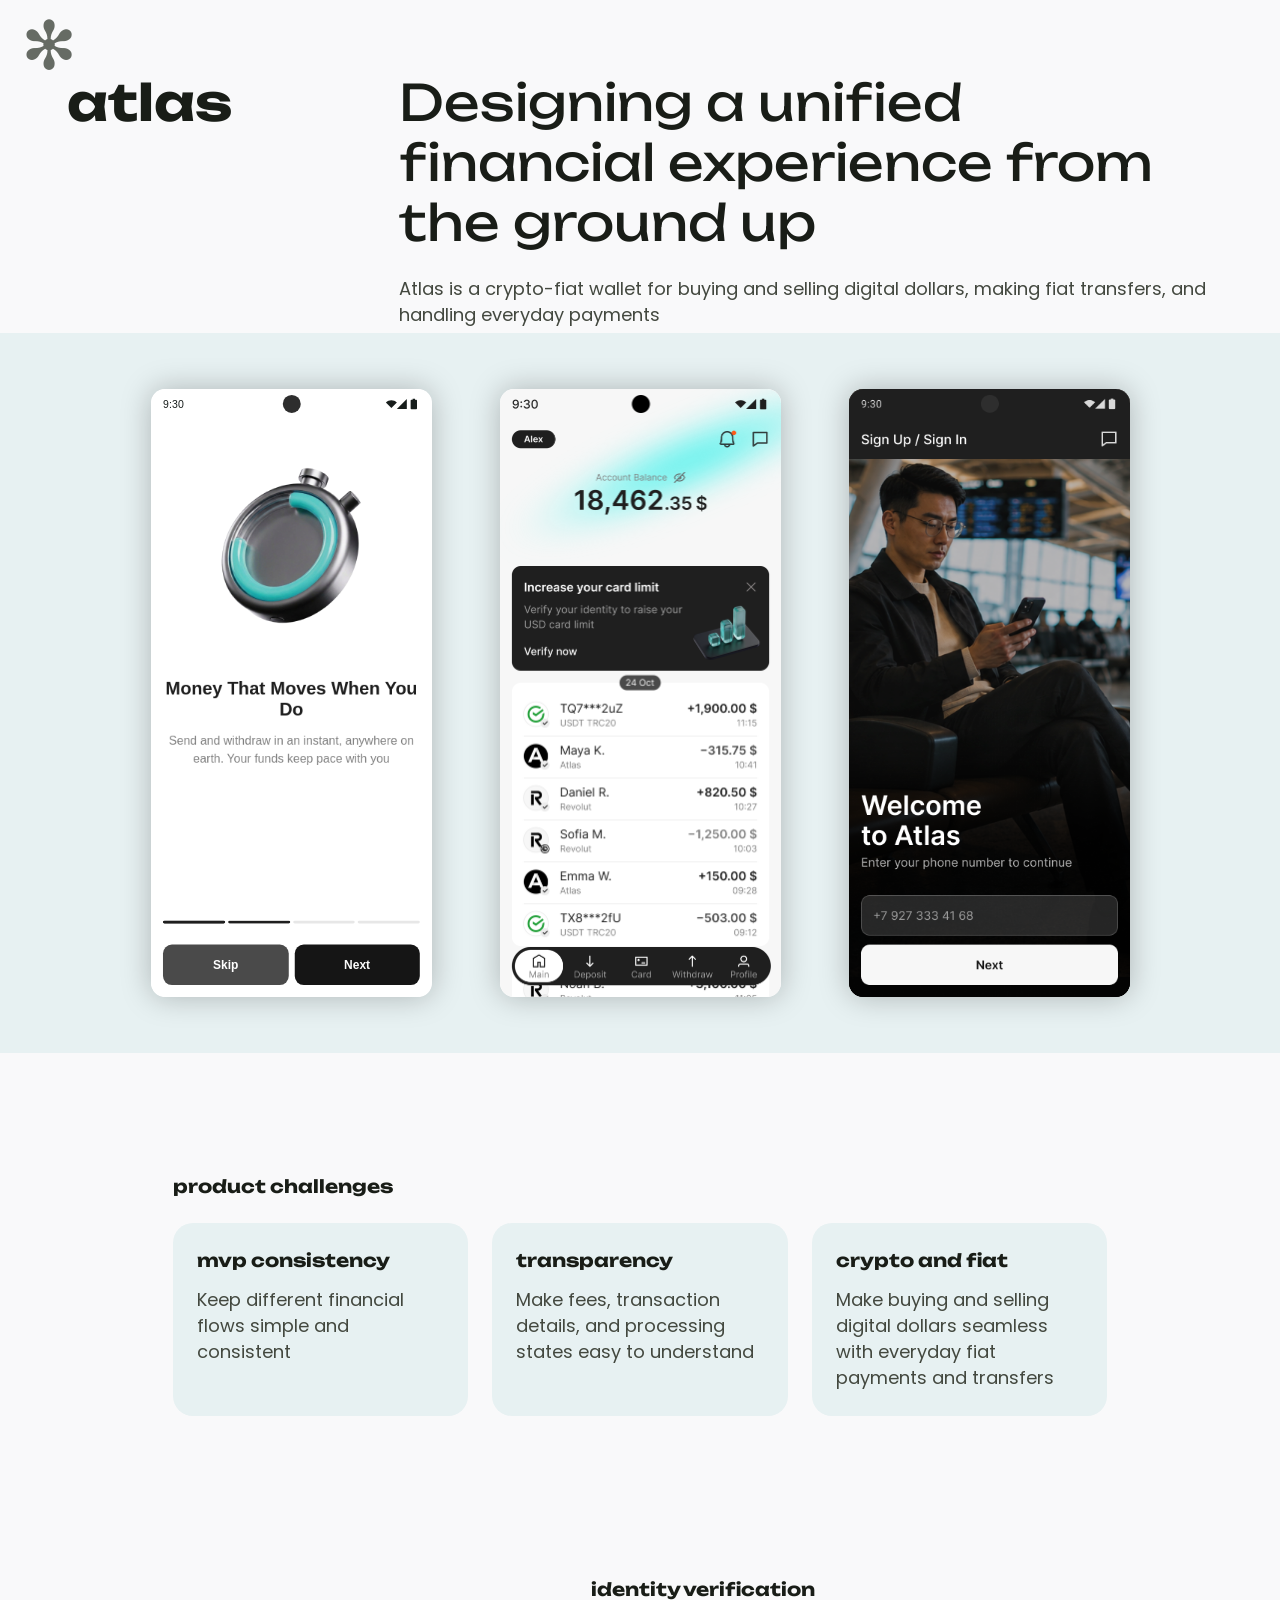
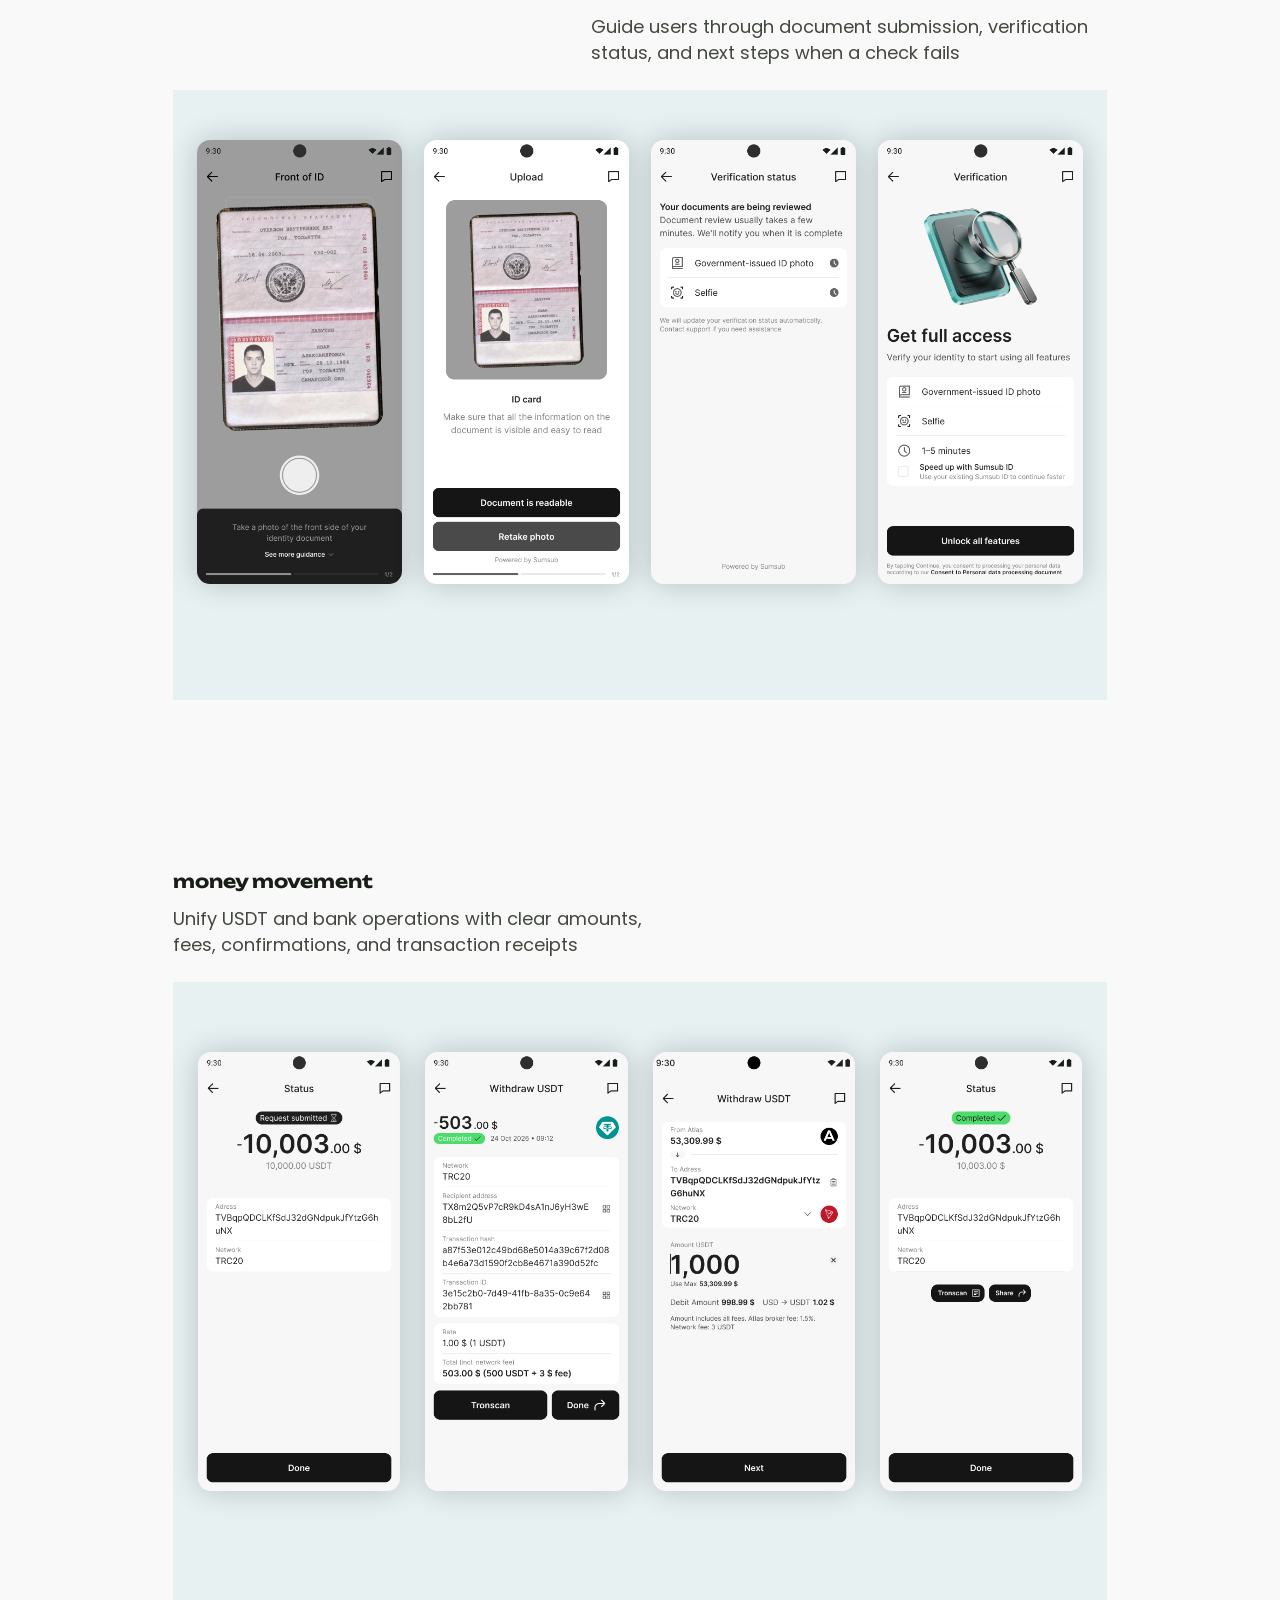
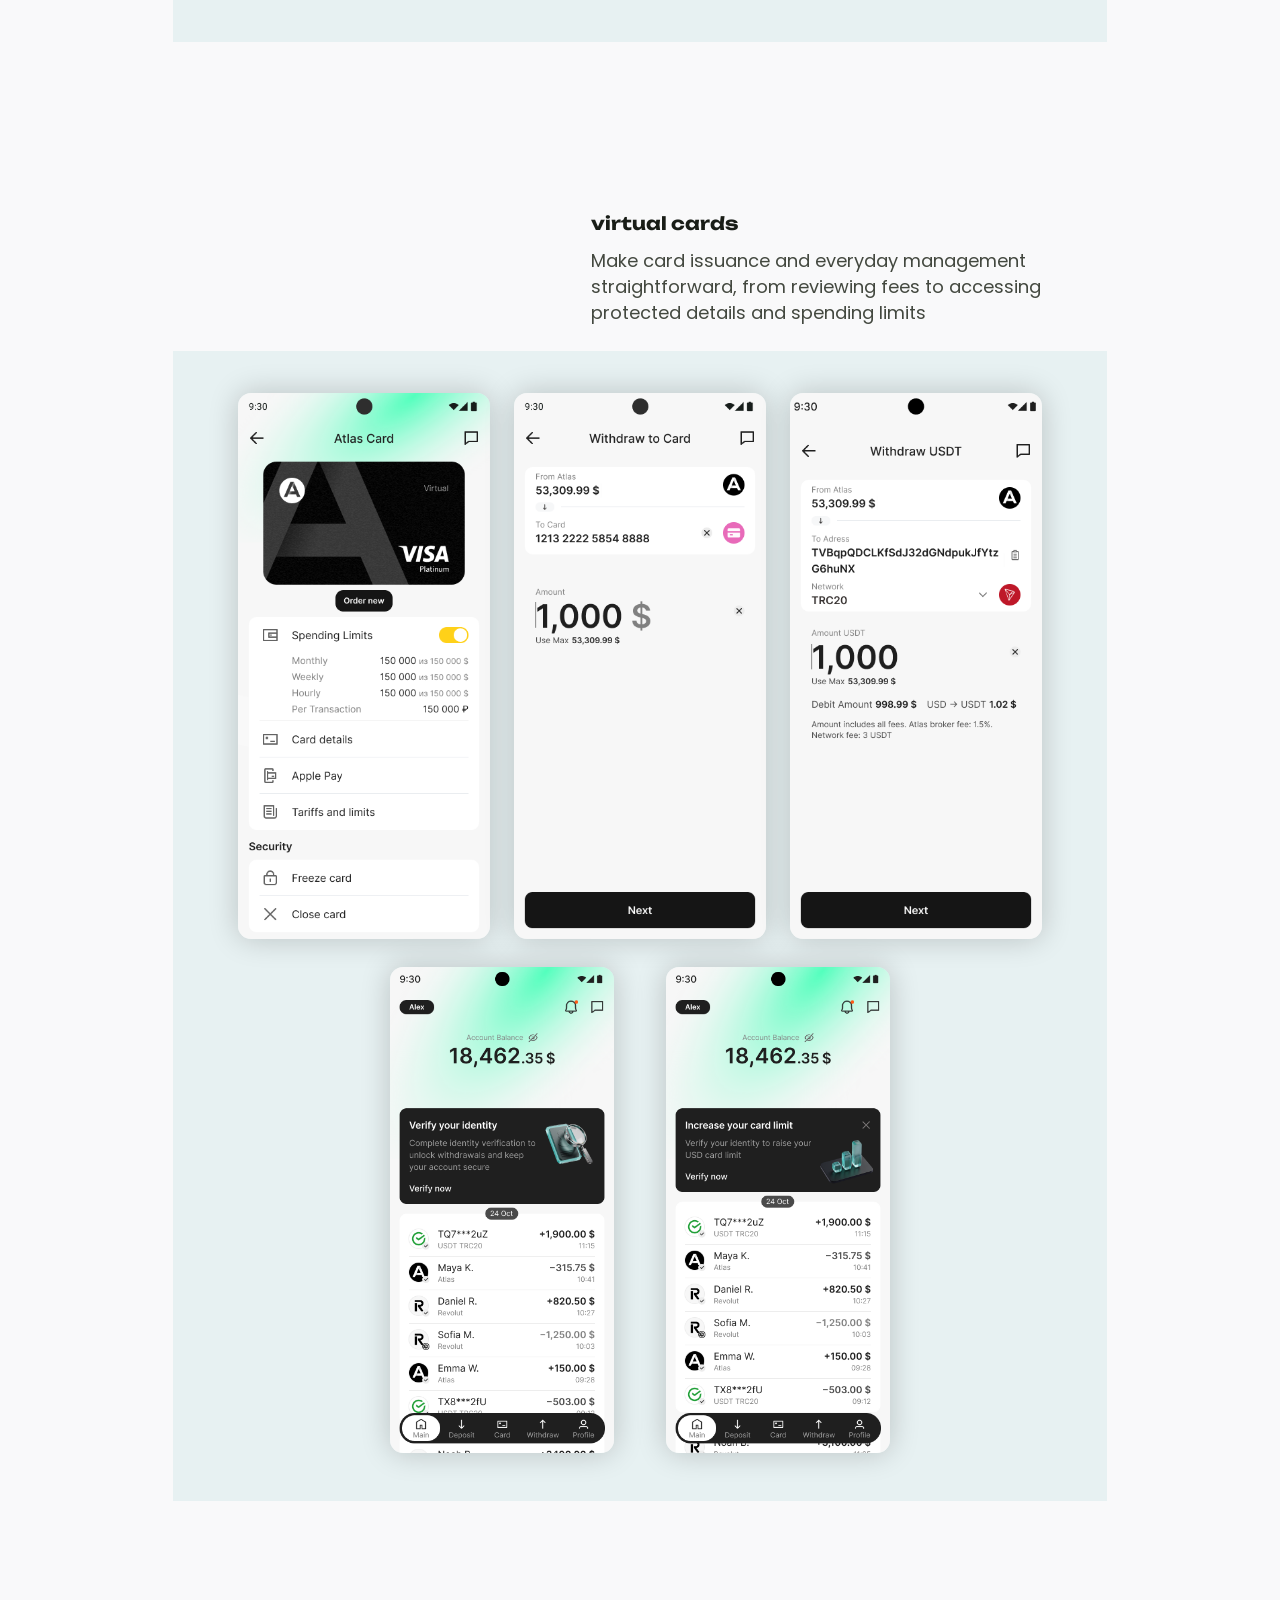
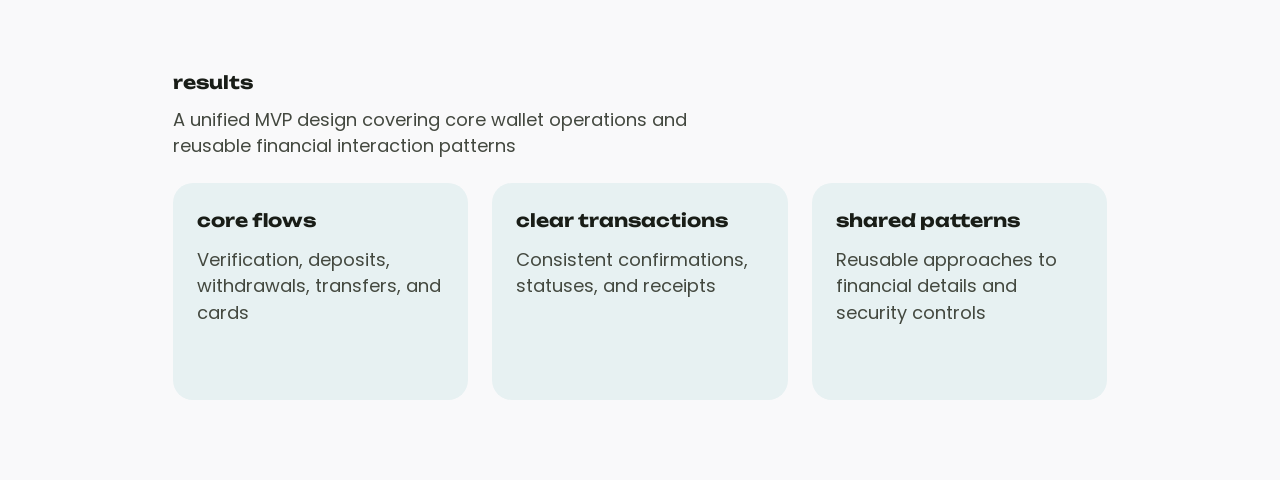
==== cases/atlas/index.html @ 3b05e250 "feat: publish Atlas App case with live motion demos and Figma screen assets" ====
<!doctype html>
<html lang="en">
<head>
  <meta charset="utf-8">
  <meta name="viewport" content="width=device-width,initial-scale=1,viewport-fit=cover">
  <meta name="theme-color" content="#f9f9fa">
  <meta name="description" content="Atlas — a unified crypto-fiat wallet experience. Product design case study.">
  <title>atlas app</title>
  <link rel="preconnect" href="https://fonts.googleapis.com">
  <link rel="preconnect" href="https://fonts.gstatic.com" crossorigin>
  <link href="https://fonts.googleapis.com/css2?family=Poppins:wght@400&family=Unbounded:wght@400;600;700&display=swap" rel="stylesheet">
  <link rel="stylesheet" href="../../shared/tokens.css">
  <link rel="stylesheet" href="../../shared/typography.css">
  <link rel="stylesheet" href="../../shared/layout.css">
  <link rel="stylesheet" href="../../shared/components.css">
  <link rel="stylesheet" href="./styles.css">
</head>
<body>
<div class="page-shell" id="top">
  <header class="site-header" id="site-header" aria-label="Portfolio navigation">
    <a id="portfolio-home-link" class="home-symbol" href="/" aria-label="Back to portfolio" title="Back to portfolio">✻</a>
  </header>
  <main class="wrap">
    <section id="case-intro" class="atlas-intro" data-figma-node="4377:28866" aria-labelledby="case-title">
      <h1 id="case-title">atlas</h1>
      <div class="atlas-intro-copy" id="intro-copy">
        <p class="portfolio-lead" id="intro-lead">Designing a unified financial experience from the ground up</p>
        <p class="portfolio-body">Atlas is a crypto-fiat wallet for buying and selling digital dollars, making fiat transfers, and handling everyday payments</p>
      </div>
    </section>
    <section id="hero-showcase" class="media-frame atlas-hero full-bleed" data-figma-node="4377:28871" aria-label="Atlas animated product experiences">
      <div class="atlas-hero-stage" id="hero-artboard">
        <div id="atlas-hero-onboarding" class="atlas-hero-tile">
          <iframe title="Atlas onboarding — live motion prototype" src="../../experiments/atlas-onboarding/?embed=1" loading="eager"></iframe>
        </div>
        <div id="atlas-hero-glow" class="atlas-hero-tile">
          <iframe title="Atlas animated gradient — live motion prototype" src="../../experiments/atlas-gradient/glow.html?embed=1" loading="eager"></iframe>
        </div>
        <div id="atlas-hero-photo" class="atlas-hero-tile">
          <iframe title="Atlas photo transitions — live motion prototype" src="../../experiments/atlas-photo-crossfade/?embed=1" loading="eager"></iframe>
        </div>
      </div>
    </section>
    <section id="product-challenges" class="atlas-challenges" data-figma-node="4377:28931" aria-labelledby="challenges-title">
      <div class="atlas-narrow">
        <h2 class="portfolio-section-title" id="challenges-title">product challenges</h2>
        <div class="portfolio-card-grid" id="challenges-grid">
          <article class="portfolio-info-card" id="challenge-consistency"><h3>mvp consistency</h3><p>Keep different financial flows simple and consistent</p></article>
          <article class="portfolio-info-card" id="challenge-transparency"><h3>transparency</h3><p>Make fees, transaction details, and processing states easy to understand</p></article>
          <article class="portfolio-info-card" id="challenge-crypto-fiat"><h3>crypto and fiat</h3><p>Make buying and selling digital dollars seamless with everyday fiat payments and transfers</p></article>
        </div>
      </div>
    </section>
    <section id="identity-verification" class="atlas-feature atlas-identity" data-figma-node="4377:28946" aria-labelledby="identity-title">
      <div class="atlas-narrow">
        <div class="atlas-feature-copy atlas-feature-copy--right" id="identity-copy">
          <h2 id="identity-title" class="portfolio-section-title">identity verification</h2>
          <p class="portfolio-body">Guide users through document submission, verification status, and next steps when a check fails</p>
        </div>
        <div id="identity-media" class="media-frame atlas-panel atlas-panel--kyc">
          <div class="atlas-screen-row">
            <img id="kyc-capture" src="./assets/kyc-capture.png" alt="Atlas identity document capture" width="375" height="812" loading="lazy" decoding="async">
            <img id="kyc-review" src="./assets/kyc-review.png" alt="Review identity document photo" width="375" height="812" loading="lazy" decoding="async">
            <img id="kyc-pending" src="./assets/kyc-pending.png" alt="Identity verification under review" width="375" height="812" loading="lazy" decoding="async">
            <img id="kyc-start" src="./assets/kyc-start.png" alt="Identity verification entry screen" width="375" height="812" loading="lazy" decoding="async">
          </div>
        </div>
      </div>
    </section>
    <section id="money-movement" class="atlas-feature atlas-money" data-figma-node="4377:29046" aria-labelledby="money-title">
      <div class="atlas-narrow">
        <div class="atlas-feature-copy atlas-feature-copy--left" id="money-copy">
          <h2 id="money-title" class="portfolio-section-title">money movement</h2>
          <p class="portfolio-body">Unify USDT and bank operations with clear amounts, fees, confirmations, and transaction receipts</p>
        </div>
        <div id="money-media" class="media-frame atlas-panel atlas-panel--money">
          <div class="atlas-screen-row">
            <img id="transfer-request" src="./assets/transfer-request.png" alt="Atlas USDT withdrawal request" width="375" height="812" loading="lazy" decoding="async">
            <img id="transfer-complete" src="./assets/transfer-complete.png" alt="Completed withdrawal details" width="375" height="812" loading="lazy" decoding="async">
            <img id="transfer-card" src="./assets/transfer-card.png" alt="Withdrawal method and card" width="375" height="812" loading="lazy" decoding="async">
            <img id="transfer-usdt" src="./assets/transfer-usdt.png" alt="USDT transaction amount and details" width="375" height="812" loading="lazy" decoding="async">
          </div>
        </div>
      </div>
    </section>
    <section id="virtual-cards" class="atlas-feature atlas-cards" data-figma-node="4377:31177" aria-labelledby="cards-title">
      <div class="atlas-narrow">
        <div class="atlas-feature-copy atlas-feature-copy--right" id="cards-copy">
          <h2 id="cards-title" class="portfolio-section-title">virtual cards</h2>
          <p class="portfolio-body">Make card issuance and everyday management straightforward, from reviewing fees to accessing protected details and spending limits</p>
        </div>
        <div id="cards-media" class="media-frame atlas-panel atlas-panel--cards">
          <div class="atlas-card-showcase">
            <img id="card-issue" src="./assets/card-issue.png" alt="Virtual card issuance and limits" width="375" height="812" loading="lazy" decoding="async">
            <img id="card-view" src="./assets/card-view.png" alt="Card-related wallet flow" width="375" height="812" loading="lazy" decoding="async">
            <img id="card-context" src="./assets/transfer-card.png" alt="Card selection within money movement" width="375" height="812" loading="lazy" decoding="async">
            <img id="account-main" src="./assets/home-account.png" alt="Atlas main account and balance" width="375" height="812" loading="lazy" decoding="async">
            <img id="account-alt" src="./assets/home-account-alt.png" alt="Atlas account overview and activity" width="375" height="812" loading="lazy" decoding="async">
          </div>
        </div>
      </div>
    </section>
    <section id="results" class="atlas-results" data-figma-node="4377:31443" aria-labelledby="results-title">
      <div class="atlas-narrow">
        <div class="atlas-feature-copy atlas-feature-copy--left" id="results-copy">
          <h2 id="results-title" class="portfolio-section-title">results</h2>
          <p class="portfolio-body">A unified MVP design covering core wallet operations and reusable financial interaction patterns</p>
        </div>
        <div class="portfolio-card-grid" id="results-grid">
          <article class="portfolio-info-card" id="result-flows"><h3>core flows</h3><p>Verification, deposits, withdrawals, transfers, and cards</p></article>
          <article class="portfolio-info-card" id="result-transactions"><h3>clear transactions</h3><p>Consistent confirmations, statuses, and receipts</p></article>
          <article class="portfolio-info-card" id="result-patterns"><h3>shared patterns</h3><p>Reusable approaches to financial details and security controls</p></article>
        </div>
      </div>
    </section>
  </main>
</div>
<script src="../../portfolio-home-spin.js" defer></script>
<script src="../../text-reveal.js" defer></script>
<script src="../../image-reveal.js" defer></script>
<script src="../../debug-blocks.js" defer></script>
</body>
</html>
---- shared/tokens.css ----
/* Shared portfolio design tokens. Extracted from the approved Finam implementation. */
:root {
  --background: #15131a;
  --surface: #212228;
  --secondary: rgba(199,199,199,.75);
  --primary: #fff;
  --content: 1268px;
  --pad: clamp(22px,5.2vw,74px);
  --section-space: 152px;
  --font-body: 'Poppins', Arial, sans-serif;
  --font-heading: 'Unbounded', sans-serif;
  --type-display-size: 50px;
  --type-body-size: 18px;
  --type-section-size: 18px;
}
---- shared/typography.css ----
/* Shared type scale: Finam's approved type metrics, usable by all pages.
   Load Google Fonts Poppins 400 and Unbounded 400/600/700 in each page head. */
body {
  margin:0; background:var(--background); color:var(--primary);
  font-family:var(--font-body); font-weight:400; font-synthesis:none;
  text-rendering:optimizeLegibility;
}
h1,h2,h3,p{margin:0}
h1,h2,h3,.section-title,.info-card h3,.stat-card strong,
.portfolio-display,.portfolio-lead,.portfolio-section-title,.portfolio-info-card h3 {
  font-family:var(--font-heading);font-weight:700;font-style:normal;font-synthesis:none;
}
h1,.lead,.stat-card strong,.portfolio-display,.portfolio-lead {
  font-size:var(--type-display-size);line-height:1.2;letter-spacing:normal;
}
.lead,.portfolio-lead {
  font-family:var(--font-heading);font-weight:400;font-style:normal;
  font-synthesis:none;margin-bottom:26px;letter-spacing:normal;
}
.body-text,.feature-copy p,.results-intro p,.portfolio-body {
  font-size:var(--type-body-size);line-height:1.45;color:var(--secondary);
}
.section-title,.portfolio-section-title {
  font-size:var(--type-section-size);line-height:1.45;letter-spacing:normal;
  text-transform:lowercase;margin-bottom:13px;
}
@media(max-width:1100px) {
  .portfolio-display,.portfolio-lead {font-size:clamp(36px,4vw,50px)}
}
@media(max-width:767px) {
  .portfolio-display {font-size:34px}
  .portfolio-lead {font-size:clamp(28px,7vw,36px);line-height:1.22;margin-bottom:20px}
  .portfolio-body {font-size:16px;line-height:1.52}
  .portfolio-section-title {font-size:18px;line-height:1.45;margin-bottom:12px}
}
@media(max-width:375px) {.portfolio-lead {font-size:28px}}
---- shared/layout.css ----
/* Shared layout primitives. Current Finam rules retain the same selectors. */
*{box-sizing:border-box}
html{scroll-behavior:smooth}
a{color:inherit;text-decoration:none}
img{display:block;max-width:100%}
.page-shell,.portfolio-page-shell{overflow-x:clip}
.wrap,.portfolio-container{
  max-width:calc(var(--content) + var(--pad)*2);width:100%;
  padding-inline:var(--pad);margin-inline:auto;
}
.media-frame,.portfolio-media-frame{
  position:relative;overflow:hidden;background:var(--surface);
  border-radius:0;isolation:isolate;
}
.full-bleed,.portfolio-full-bleed{
  position:relative;width:100vw;max-width:none;left:50%;transform:translateX(-50%);
}
@media(prefers-reduced-motion:reduce){html{scroll-behavior:auto}}
---- shared/components.css ----
/* INFO-CARD-INSIGHTS: shared implementation of the approved Finam cards.
   New cases may use .portfolio-card-grid / .portfolio-info-card. */
.insight-grid,.portfolio-card-grid{
  display:grid;grid-template-columns:repeat(3,minmax(0,1fr));gap:24px;
}
.info-card,.portfolio-info-card{
  border-radius:20px;background:var(--surface);padding:24px;min-height:220px;
}
.info-card h3,.portfolio-info-card h3{
  font-size:18px;line-height:1.45;letter-spacing:normal;
  text-transform:lowercase;margin-bottom:13px;font-weight:700;
}
.info-card p,.portfolio-info-card p{
  font-size:18px;line-height:1.45;color:var(--secondary);
}
@media(max-width:1100px) {
  .portfolio-info-card p,.portfolio-info-card h3 {font-size:16px}
}
@media(max-width:767px) {
  .portfolio-card-grid{display:flex;flex-direction:column;gap:4.375vw}
  .portfolio-info-card{min-height:0;padding:var(--pad);border-radius:16px}
  .portfolio-info-card h3{font-size:5vw;line-height:7.5vw;padding-bottom:4.0625vw;margin-bottom:0}
  .portfolio-info-card p{font-size:5vw;line-height:7.5vw}
}
---- cases/atlas/styles.css ----
/* Atlas case: Finam grid and typography, Atlas board-specific composition and colors.
   Design: Cases — Copy / Atlas App — Desktop 1440 / 4377:28865. */
:root {
  --background:#f9f9fa;
  --primary:#191d17;
  --secondary:#43483f;
  --surface:#e7f1f2;
  --atlas-ink:#191d17;
  --atlas-muted:#43483f;
  --atlas-surface:#e7f1f2;
}
body {background:var(--background);color:var(--atlas-ink)}
.site-header {position:fixed;z-index:60;inset:0 auto auto 0;width:0;height:0;pointer-events:none}
.home-symbol {
  position:fixed;top:15px;left:max(18px,calc((100vw - 1440px)/2 + 20px));
  display:flex;align-items:center;justify-content:center;width:62px;height:60px;
  font:400 67px/1 var(--font-body);color:#666b64;pointer-events:auto;
  text-decoration:none;transform-origin:center;
}
.home-symbol:hover {animation:atlas-star-spin 10s linear infinite}
@keyframes atlas-star-spin {to{transform:rotate(360deg)}}
.home-symbol:focus-visible {outline:2px solid var(--atlas-ink);outline-offset:5px;border-radius:6px}
.atlas-intro {
  display:grid;grid-template-columns:minmax(0,307px) minmax(0,1fr);column-gap:25px;
  padding-top:72px;min-height:333px;align-content:start;
}
.atlas-intro h1 {font:700 50px/60px var(--font-heading);letter-spacing:0;text-transform:lowercase}
.atlas-intro-copy {min-width:0}
.atlas-intro .portfolio-lead {font:400 50px/60px var(--font-heading);margin-bottom:24px;color:var(--atlas-ink)}
.atlas-intro .portfolio-body {font:400 18px/1.45 var(--font-body);color:var(--atlas-muted)}
.atlas-hero {height:720px;background:var(--atlas-surface);display:flex;align-items:center;justify-content:center}
.atlas-hero-stage {width:min(979px,calc(100% - 2 * var(--pad)));display:grid;grid-template-columns:repeat(3,minmax(0,1fr));gap:68px;align-items:center}
.atlas-hero-tile {
  width:100%;aspect-ratio:375/812;min-width:0;position:relative;overflow:hidden;border-radius:14px;
  box-shadow:0 0 30px rgba(0,0,0,.25);background:#fff;
}
.atlas-hero-tile iframe {position:absolute;inset:0;width:100%;height:100%;display:block;border:0;border-radius:inherit}
.atlas-narrow {width:calc(100% - 212px);max-width:1056px;margin-inline:auto}
.portfolio-section-title {color:var(--atlas-ink);font-size:18px;line-height:26.1px;margin-bottom:12px;padding:0;text-transform:lowercase}
.atlas-challenges {padding:120px 0 64px}
.atlas-challenges .portfolio-section-title {margin-bottom:24px}
.atlas-challenges .portfolio-info-card {min-height:168px}
.atlas-challenges .portfolio-card-grid,.atlas-results .portfolio-card-grid {gap:24px}
.portfolio-info-card {background:var(--atlas-surface);border-radius:20px;padding:24px}
.portfolio-info-card h3 {color:var(--atlas-ink);font:700 18px/26.1px var(--font-heading);padding:0;margin:0 0 14px}
.portfolio-info-card p {color:var(--atlas-muted);font:400 18px/26.1px var(--font-body)}
.atlas-feature-copy {width:min(516px,100%);margin-bottom:24px}
.atlas-feature-copy--right {margin-left:auto}
.atlas-feature-copy--left {margin-right:auto}
.atlas-feature-copy .portfolio-body {font:400 18px/26.1px var(--font-body);color:var(--atlas-muted)}
.atlas-feature {margin:0}
.atlas-identity {padding:96px 0 48px}
.atlas-money {padding:120px 0 48px}
.atlas-cards {padding:120px 0 48px}
.atlas-panel {width:100%;background:var(--atlas-surface);border-radius:0;isolation:isolate}
.atlas-panel--kyc {min-height:610px}
.atlas-panel--money {min-height:660px}
.atlas-screen-row {display:grid;grid-template-columns:repeat(4,minmax(0,1fr));gap:22px;align-items:start;padding:50px 24px}
.atlas-panel--money .atlas-screen-row {padding:70px 25px;gap:25px}
.atlas-screen-row img,.atlas-card-showcase img {
  display:block;width:100%;max-width:100%;height:auto;aspect-ratio:375/812;
  object-fit:contain;border-radius:13px;box-shadow:0 0 30px rgba(0,0,0,.2);
}
.atlas-panel--cards {min-height:1110px}
.atlas-card-showcase {
  display:grid;grid-template-columns:repeat(6,minmax(0,1fr));
  align-items:start;column-gap:24px;row-gap:28px;padding:42px 65px 48px;
}
.atlas-card-showcase img {grid-column:span 2}
.atlas-card-showcase img:nth-child(4) {grid-column:2 / span 2}
.atlas-card-showcase img:nth-child(5) {grid-column:4 / span 2}
.atlas-card-showcase img:nth-child(n+4) {width:89%;justify-self:center}
.atlas-results {padding:120px 0 80px}
.atlas-results .atlas-feature-copy {margin-bottom:24px}
.atlas-results .portfolio-info-card {min-height:217px}
@media(min-width:1101px) {
  .atlas-card-showcase img {max-width:255px}
}
@media(max-width:1100px) {
  :root {--pad:40px}
  .atlas-intro {grid-template-columns:240px minmax(0,1fr)}
  .atlas-intro h1,.atlas-intro .portfolio-lead {font-size:clamp(36px,4vw,50px);line-height:1.2}
  .atlas-narrow {width:100%;max-width:none}
  .atlas-hero {height:min(75vw,720px)}
  .atlas-hero-stage {gap:clamp(16px,4.7vw,68px)}
  .atlas-screen-row {gap:2.1%;padding:5% 2.3%}
  .atlas-panel--money .atlas-screen-row {gap:2.4%;padding:6.6% 2.4%}
  .atlas-panel--kyc,.atlas-panel--money,.atlas-panel--cards {min-height:0}
  .atlas-card-showcase {padding:4% 5%;gap:2.4%}
  .portfolio-info-card h3,.portfolio-info-card p {font-size:16px}
}
@media(max-width:767px) {
  :root {--pad:6.25vw}
  .home-symbol {top:4.375vw;left:2.5vw;width:7.5vw;height:8.125vw;font-size:8.125vw}
  .atlas-intro {display:flex;flex-direction:column;gap:19px;padding-top:15vw;padding-bottom:48px;min-height:0}
  .atlas-intro h1 {font-size:7.8125vw;line-height:11.25vw}
  .atlas-intro .portfolio-lead {font-size:7.8125vw;line-height:11.25vw;margin-bottom:7.5vw}
  .atlas-intro .portfolio-body,.atlas-feature-copy .portfolio-body {font-size:5vw;line-height:7.5vw}
  .atlas-hero {height:auto;min-height:0;padding:30px 0;display:block}
  .atlas-hero-stage {
    width:100%;display:flex;gap:18px;overflow-x:auto;overscroll-behavior-x:contain;
    padding:0 var(--pad) 4px;scroll-snap-type:x mandatory;scroll-padding-inline:var(--pad);
    scrollbar-width:none;
  }
  .atlas-hero-stage::-webkit-scrollbar {display:none}
  .atlas-hero-tile {flex:0 0 min(70vw,281px);scroll-snap-align:start;border-radius:10px;box-shadow:0 0 15px rgba(0,0,0,.25)}
  .atlas-challenges {padding:96px 0 0}
  .atlas-challenges .portfolio-section-title {margin-bottom:3.4375vw}
  .portfolio-section-title {font-size:5vw;line-height:7.5vw}
  .atlas-challenges .portfolio-card-grid,.atlas-results .portfolio-card-grid {gap:4.375vw}
  .portfolio-info-card {padding:var(--pad);border-radius:16px}
  .portfolio-info-card h3 {font-size:5vw;line-height:7.5vw;margin-bottom:4.0625vw}
  .portfolio-info-card p {font-size:5vw;line-height:7.5vw}
  .atlas-identity,.atlas-money,.atlas-cards {padding:96px 0 0}
  .atlas-feature-copy {width:100%;margin-bottom:28px}
  .atlas-screen-row {grid-template-columns:repeat(2,minmax(0,1fr));gap:4vw;padding:6vw}
  .atlas-panel--money .atlas-screen-row {gap:4vw;padding:6vw}
  .atlas-screen-row img,.atlas-card-showcase img {border-radius:8px;box-shadow:0 0 15px rgba(0,0,0,.25)}
  .atlas-card-showcase {grid-template-columns:repeat(2,minmax(0,1fr));gap:4vw;padding:6vw}
  .atlas-card-showcase img,.atlas-card-showcase img:nth-child(4),.atlas-card-showcase img:nth-child(5) {
    grid-column:auto;width:100%;justify-self:stretch;max-width:none
  }
  .atlas-card-showcase img:last-child {grid-column:1 / -1;width:calc(50% - 2vw);justify-self:center}
  .atlas-results {padding:96px 0 94px}
}
@media(prefers-reduced-motion:reduce) {
  .home-symbol:hover {animation:none}
  .atlas-hero-stage {scroll-behavior:auto}
}
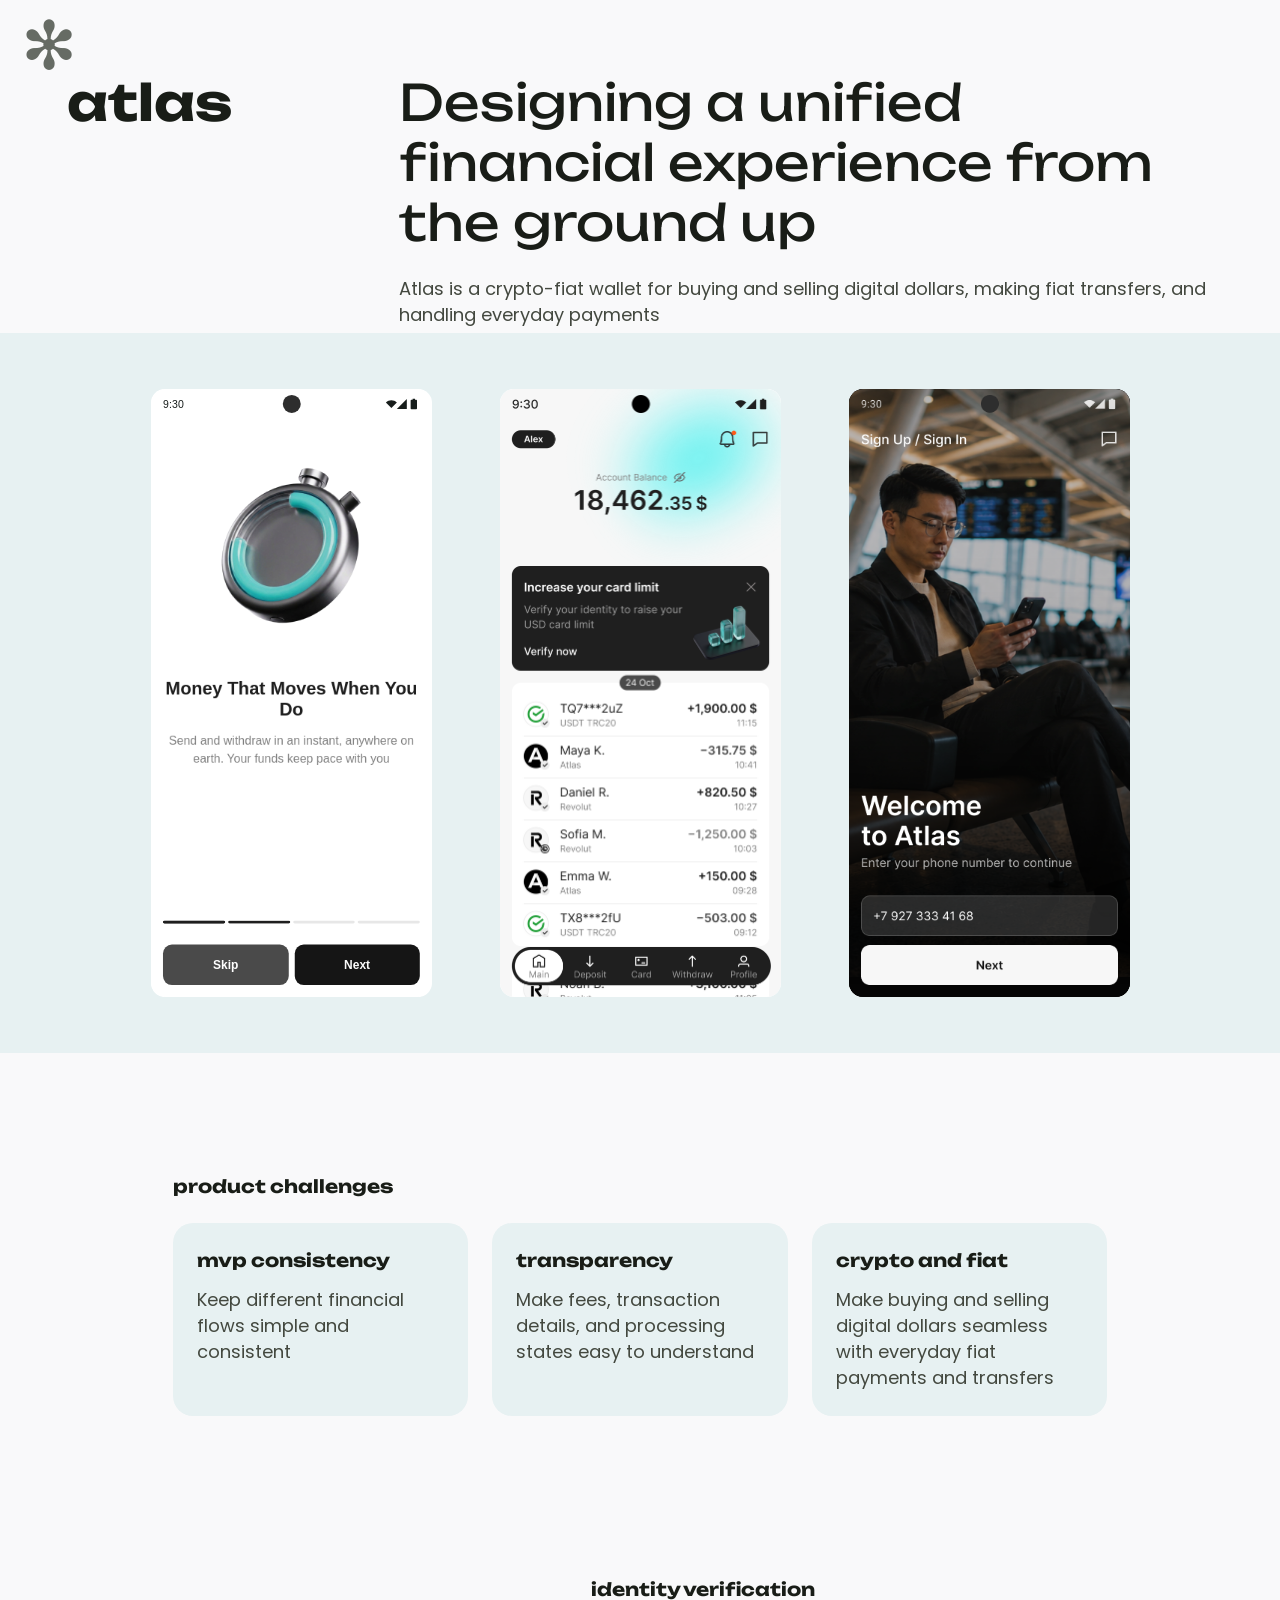
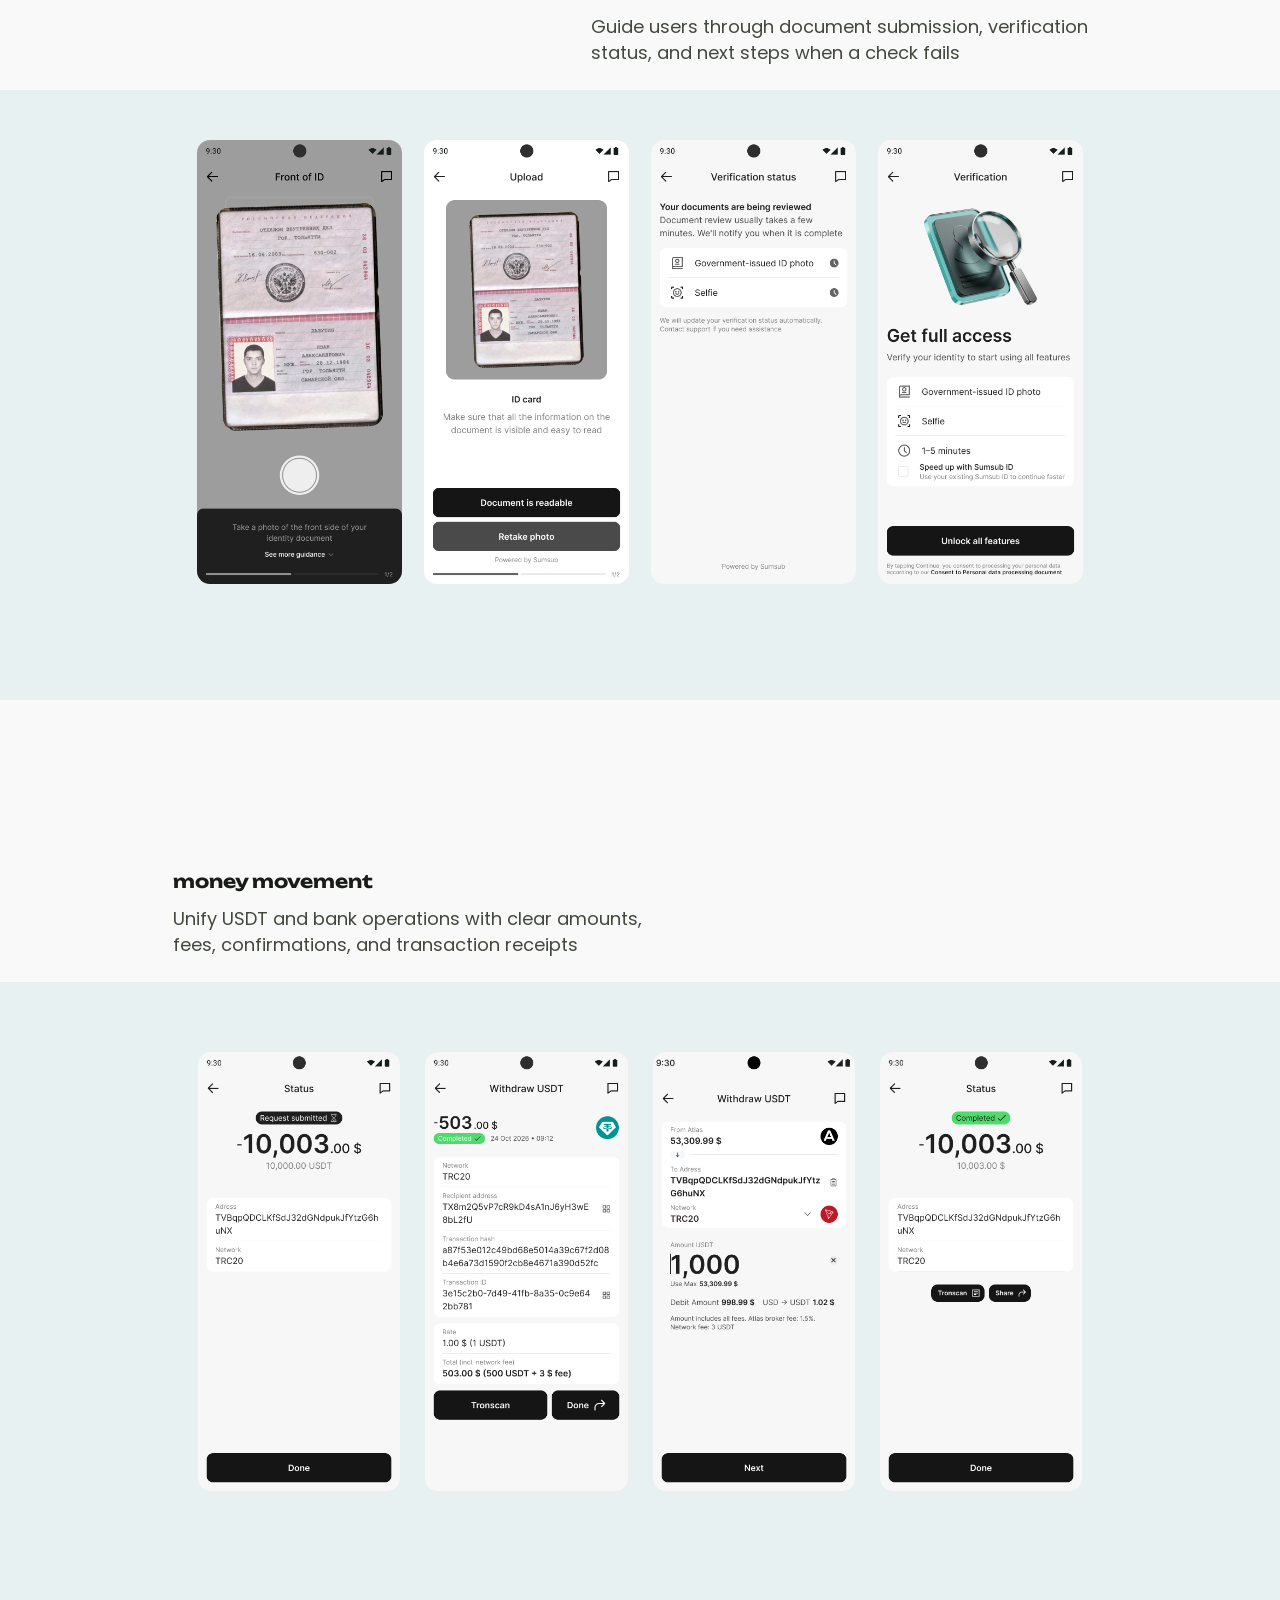
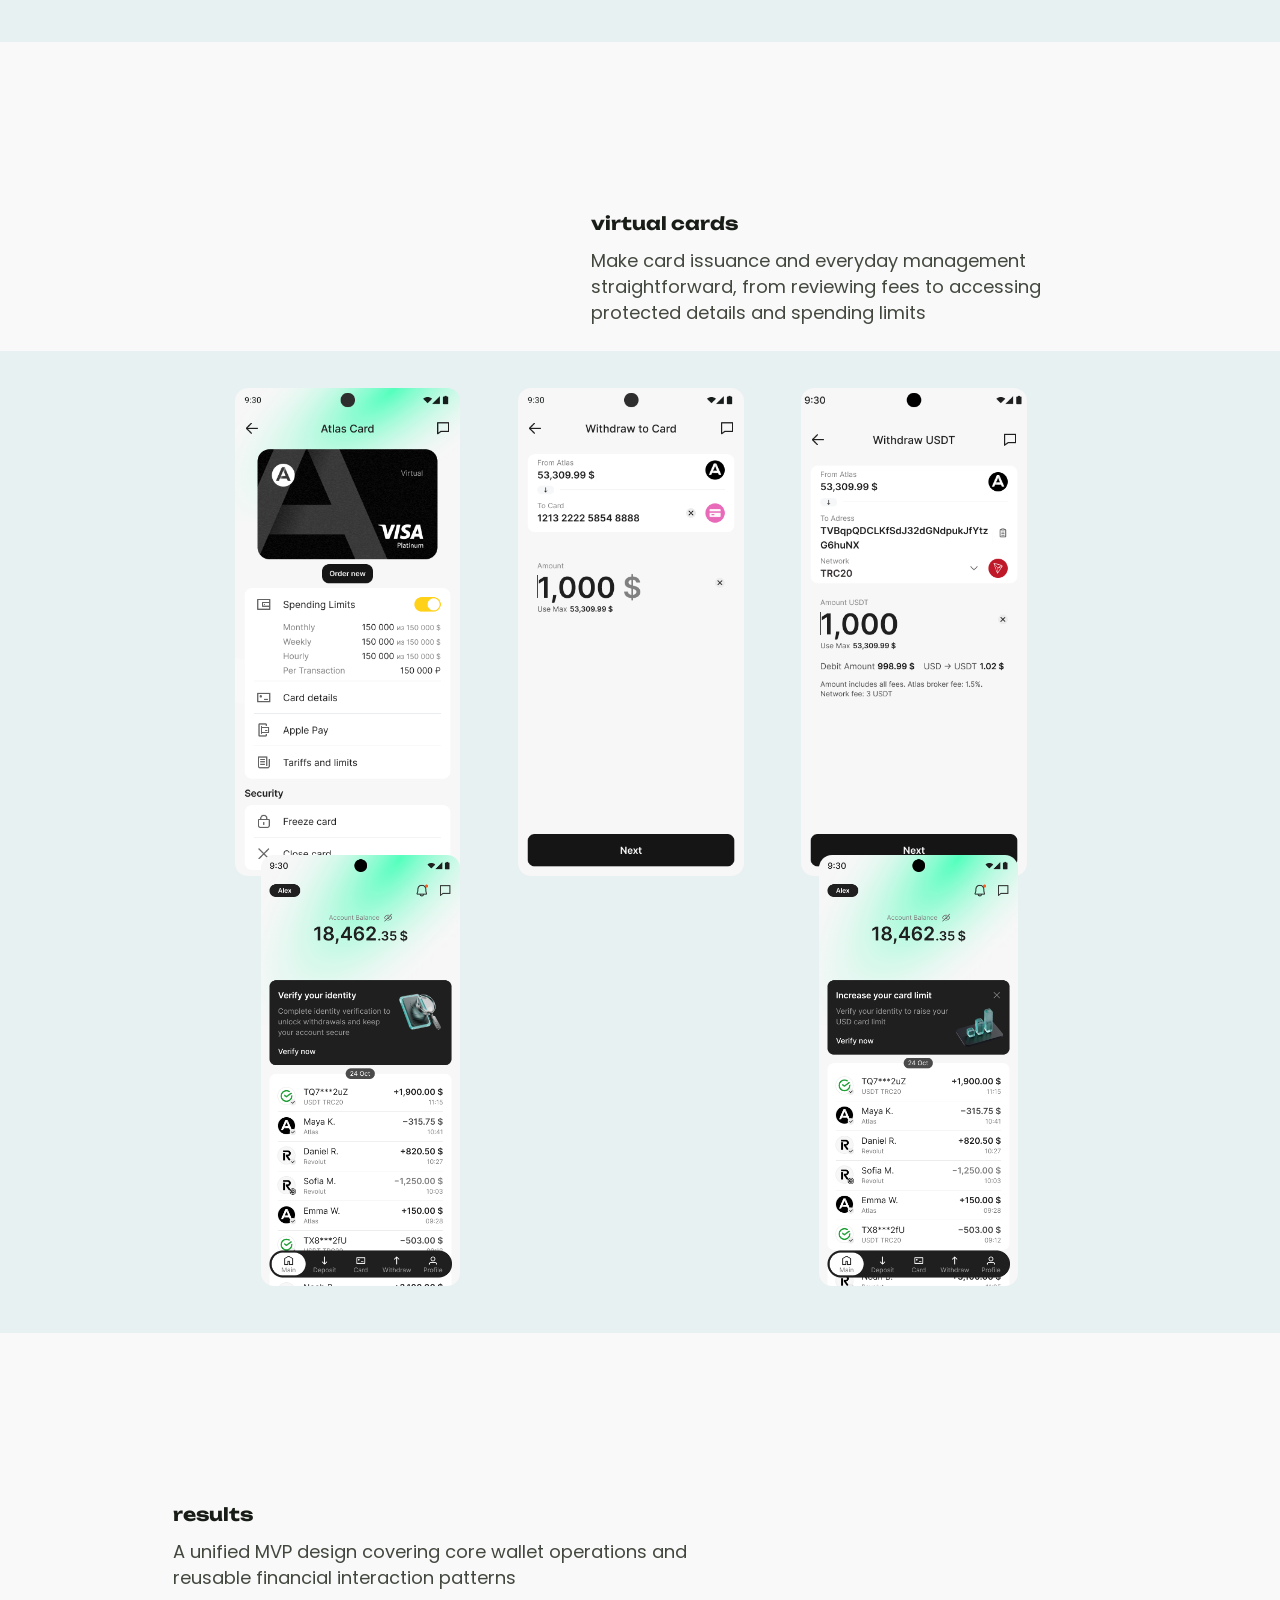
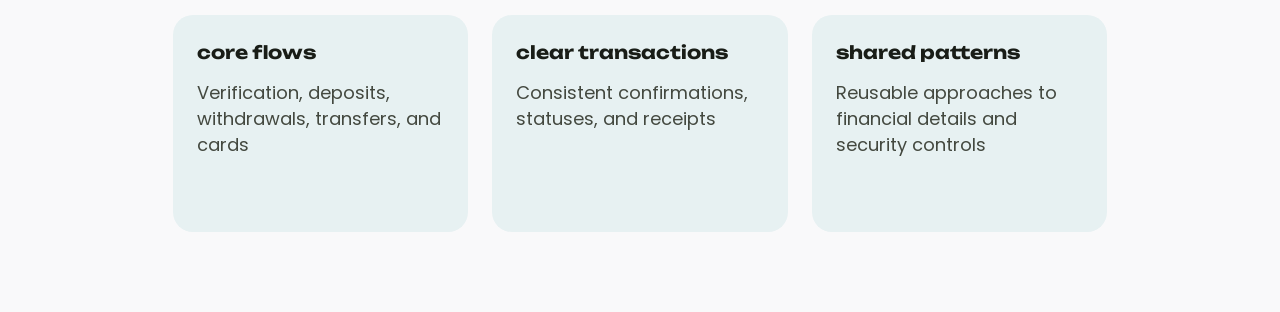
==== commit d7588652: "fix(atlas): use photo-gradient hero, full-bleed image panels and remove shadows" ====
--- a/cases/atlas/index.html
+++ b/cases/atlas/index.html
@@ -37,7 +37,7 @@
           <iframe title="Atlas animated gradient — live motion prototype" src="../../experiments/atlas-gradient/glow.html?embed=1" loading="eager"></iframe>
         </div>
         <div id="atlas-hero-photo" class="atlas-hero-tile">
-          <iframe title="Atlas photo transitions — live motion prototype" src="../../experiments/atlas-photo-crossfade/?embed=1" loading="eager"></iframe>
+          <iframe title="Atlas animated photo background — live motion prototype" src="../../experiments/atlas-gradient/?embed=1" loading="eager"></iframe>
         </div>
       </div>
     </section>
@@ -57,7 +57,7 @@
           <h2 id="identity-title" class="portfolio-section-title">identity verification</h2>
           <p class="portfolio-body">Guide users through document submission, verification status, and next steps when a check fails</p>
         </div>
-        <div id="identity-media" class="media-frame atlas-panel atlas-panel--kyc">
+        <div id="identity-media" class="media-frame full-bleed atlas-panel atlas-panel--kyc">
           <div class="atlas-screen-row">
             <img id="kyc-capture" src="./assets/kyc-capture.png" alt="Atlas identity document capture" width="375" height="812" loading="lazy" decoding="async">
             <img id="kyc-review" src="./assets/kyc-review.png" alt="Review identity document photo" width="375" height="812" loading="lazy" decoding="async">
@@ -73,7 +73,7 @@
           <h2 id="money-title" class="portfolio-section-title">money movement</h2>
           <p class="portfolio-body">Unify USDT and bank operations with clear amounts, fees, confirmations, and transaction receipts</p>
         </div>
-        <div id="money-media" class="media-frame atlas-panel atlas-panel--money">
+        <div id="money-media" class="media-frame full-bleed atlas-panel atlas-panel--money">
           <div class="atlas-screen-row">
             <img id="transfer-request" src="./assets/transfer-request.png" alt="Atlas USDT withdrawal request" width="375" height="812" loading="lazy" decoding="async">
             <img id="transfer-complete" src="./assets/transfer-complete.png" alt="Completed withdrawal details" width="375" height="812" loading="lazy" decoding="async">
@@ -89,7 +89,7 @@
           <h2 id="cards-title" class="portfolio-section-title">virtual cards</h2>
           <p class="portfolio-body">Make card issuance and everyday management straightforward, from reviewing fees to accessing protected details and spending limits</p>
         </div>
-        <div id="cards-media" class="media-frame atlas-panel atlas-panel--cards">
+        <div id="cards-media" class="media-frame full-bleed atlas-panel atlas-panel--cards">
           <div class="atlas-card-showcase">
             <img id="card-issue" src="./assets/card-issue.png" alt="Virtual card issuance and limits" width="375" height="812" loading="lazy" decoding="async">
             <img id="card-view" src="./assets/card-view.png" alt="Card-related wallet flow" width="375" height="812" loading="lazy" decoding="async">
--- a/cases/atlas/styles.css
+++ b/cases/atlas/styles.css
@@ -32,7 +32,7 @@
 .atlas-hero-stage {width:min(979px,calc(100% - 2 * var(--pad)));display:grid;grid-template-columns:repeat(3,minmax(0,1fr));gap:68px;align-items:center}
 .atlas-hero-tile {
   width:100%;aspect-ratio:375/812;min-width:0;position:relative;overflow:hidden;border-radius:14px;
-  box-shadow:0 0 30px rgba(0,0,0,.25);background:#fff;
+  box-shadow:none;background:#fff;
 }
 .atlas-hero-tile iframe {position:absolute;inset:0;width:100%;height:100%;display:block;border:0;border-radius:inherit}
 .atlas-narrow {width:calc(100% - 212px);max-width:1056px;margin-inline:auto}
@@ -52,41 +52,39 @@
 .atlas-identity {padding:96px 0 48px}
 .atlas-money {padding:120px 0 48px}
 .atlas-cards {padding:120px 0 48px}
-.atlas-panel {width:100%;background:var(--atlas-surface);border-radius:0;isolation:isolate}
+.atlas-panel {--atlas-stage-width:min(1056px,calc(100vw - 2 * var(--pad) - 212px));background:var(--atlas-surface);border-radius:0;isolation:isolate}
 .atlas-panel--kyc {min-height:610px}
 .atlas-panel--money {min-height:660px}
-.atlas-screen-row {display:grid;grid-template-columns:repeat(4,minmax(0,1fr));gap:22px;align-items:start;padding:50px 24px}
+.atlas-screen-row {width:var(--atlas-stage-width);margin-inline:auto;display:grid;grid-template-columns:repeat(4,minmax(0,1fr));gap:22px;align-items:start;padding:50px 24px}
 .atlas-panel--money .atlas-screen-row {padding:70px 25px;gap:25px}
 .atlas-screen-row img,.atlas-card-showcase img {
   display:block;width:100%;max-width:100%;height:auto;aspect-ratio:375/812;
-  object-fit:contain;border-radius:13px;box-shadow:0 0 30px rgba(0,0,0,.2);
+  object-fit:contain;border-radius:13px;box-shadow:none;
 }
-.atlas-panel--cards {min-height:1110px}
-.atlas-card-showcase {
-  display:grid;grid-template-columns:repeat(6,minmax(0,1fr));
-  align-items:start;column-gap:24px;row-gap:28px;padding:42px 65px 48px;
-}
-.atlas-card-showcase img {grid-column:span 2}
-.atlas-card-showcase img:nth-child(4) {grid-column:2 / span 2}
-.atlas-card-showcase img:nth-child(5) {grid-column:4 / span 2}
-.atlas-card-showcase img:nth-child(n+4) {width:89%;justify-self:center}
+/* Fixed design-space geometry from Figma 4377:31182 (1056 × 1110).
+   Absolute coordinates keep top/bottom overlap intact without clipping. */
+.atlas-panel--cards {min-height:0}
+.atlas-card-showcase {position:relative;width:var(--atlas-stage-width);aspect-ratio:1056 / 1110;margin-inline:auto}
+.atlas-card-showcase img {position:absolute;width:24.1477%;max-width:none;height:auto}
+.atlas-card-showcase img:nth-child(1) {left:6.6288%;top:3.7838%}
+.atlas-card-showcase img:nth-child(2) {left:36.9318%;top:3.7838%}
+.atlas-card-showcase img:nth-child(3) {left:67.2348%;top:3.7838%}
+.atlas-card-showcase img:nth-child(4) {left:9.4697%;top:51.3514%;width:21.3068%}
+.atlas-card-showcase img:nth-child(5) {left:69.1288%;top:51.3514%;width:21.3068%}
 .atlas-results {padding:120px 0 80px}
 .atlas-results .atlas-feature-copy {margin-bottom:24px}
 .atlas-results .portfolio-info-card {min-height:217px}
-@media(min-width:1101px) {
-  .atlas-card-showcase img {max-width:255px}
-}
 @media(max-width:1100px) {
   :root {--pad:40px}
   .atlas-intro {grid-template-columns:240px minmax(0,1fr)}
   .atlas-intro h1,.atlas-intro .portfolio-lead {font-size:clamp(36px,4vw,50px);line-height:1.2}
   .atlas-narrow {width:100%;max-width:none}
+  .atlas-panel {--atlas-stage-width:min(1056px,calc(100vw - 2 * var(--pad)))}
   .atlas-hero {height:min(75vw,720px)}
   .atlas-hero-stage {gap:clamp(16px,4.7vw,68px)}
   .atlas-screen-row {gap:2.1%;padding:5% 2.3%}
   .atlas-panel--money .atlas-screen-row {gap:2.4%;padding:6.6% 2.4%}
-  .atlas-panel--kyc,.atlas-panel--money,.atlas-panel--cards {min-height:0}
-  .atlas-card-showcase {padding:4% 5%;gap:2.4%}
+  .atlas-panel--kyc,.atlas-panel--money {min-height:0}
   .portfolio-info-card h3,.portfolio-info-card p {font-size:16px}
 }
 @media(max-width:767px) {
@@ -103,7 +101,7 @@
     scrollbar-width:none;
   }
   .atlas-hero-stage::-webkit-scrollbar {display:none}
-  .atlas-hero-tile {flex:0 0 min(70vw,281px);scroll-snap-align:start;border-radius:10px;box-shadow:0 0 15px rgba(0,0,0,.25)}
+  .atlas-hero-tile {flex:0 0 min(70vw,281px);scroll-snap-align:start;border-radius:10px;box-shadow:none}
   .atlas-challenges {padding:96px 0 0}
   .atlas-challenges .portfolio-section-title {margin-bottom:3.4375vw}
   .portfolio-section-title {font-size:5vw;line-height:7.5vw}
@@ -115,10 +113,12 @@
   .atlas-feature-copy {width:100%;margin-bottom:28px}
   .atlas-screen-row {grid-template-columns:repeat(2,minmax(0,1fr));gap:4vw;padding:6vw}
   .atlas-panel--money .atlas-screen-row {gap:4vw;padding:6vw}
-  .atlas-screen-row img,.atlas-card-showcase img {border-radius:8px;box-shadow:0 0 15px rgba(0,0,0,.25)}
-  .atlas-card-showcase {grid-template-columns:repeat(2,minmax(0,1fr));gap:4vw;padding:6vw}
-  .atlas-card-showcase img,.atlas-card-showcase img:nth-child(4),.atlas-card-showcase img:nth-child(5) {
-    grid-column:auto;width:100%;justify-self:stretch;max-width:none
+  .atlas-screen-row img,.atlas-card-showcase img {border-radius:8px;box-shadow:none}
+  .atlas-panel--cards {aspect-ratio:auto}
+  .atlas-card-showcase {position:relative;display:grid;grid-template-columns:repeat(2,minmax(0,1fr));gap:4vw;padding:6vw;aspect-ratio:auto}
+  .atlas-card-showcase img,.atlas-card-showcase img:nth-child(1),.atlas-card-showcase img:nth-child(2),
+  .atlas-card-showcase img:nth-child(3),.atlas-card-showcase img:nth-child(4),.atlas-card-showcase img:nth-child(5) {
+    position:static;grid-column:auto;left:auto;top:auto;width:100%;max-width:none;justify-self:stretch
   }
   .atlas-card-showcase img:last-child {grid-column:1 / -1;width:calc(50% - 2vw);justify-self:center}
   .atlas-results {padding:96px 0 94px}
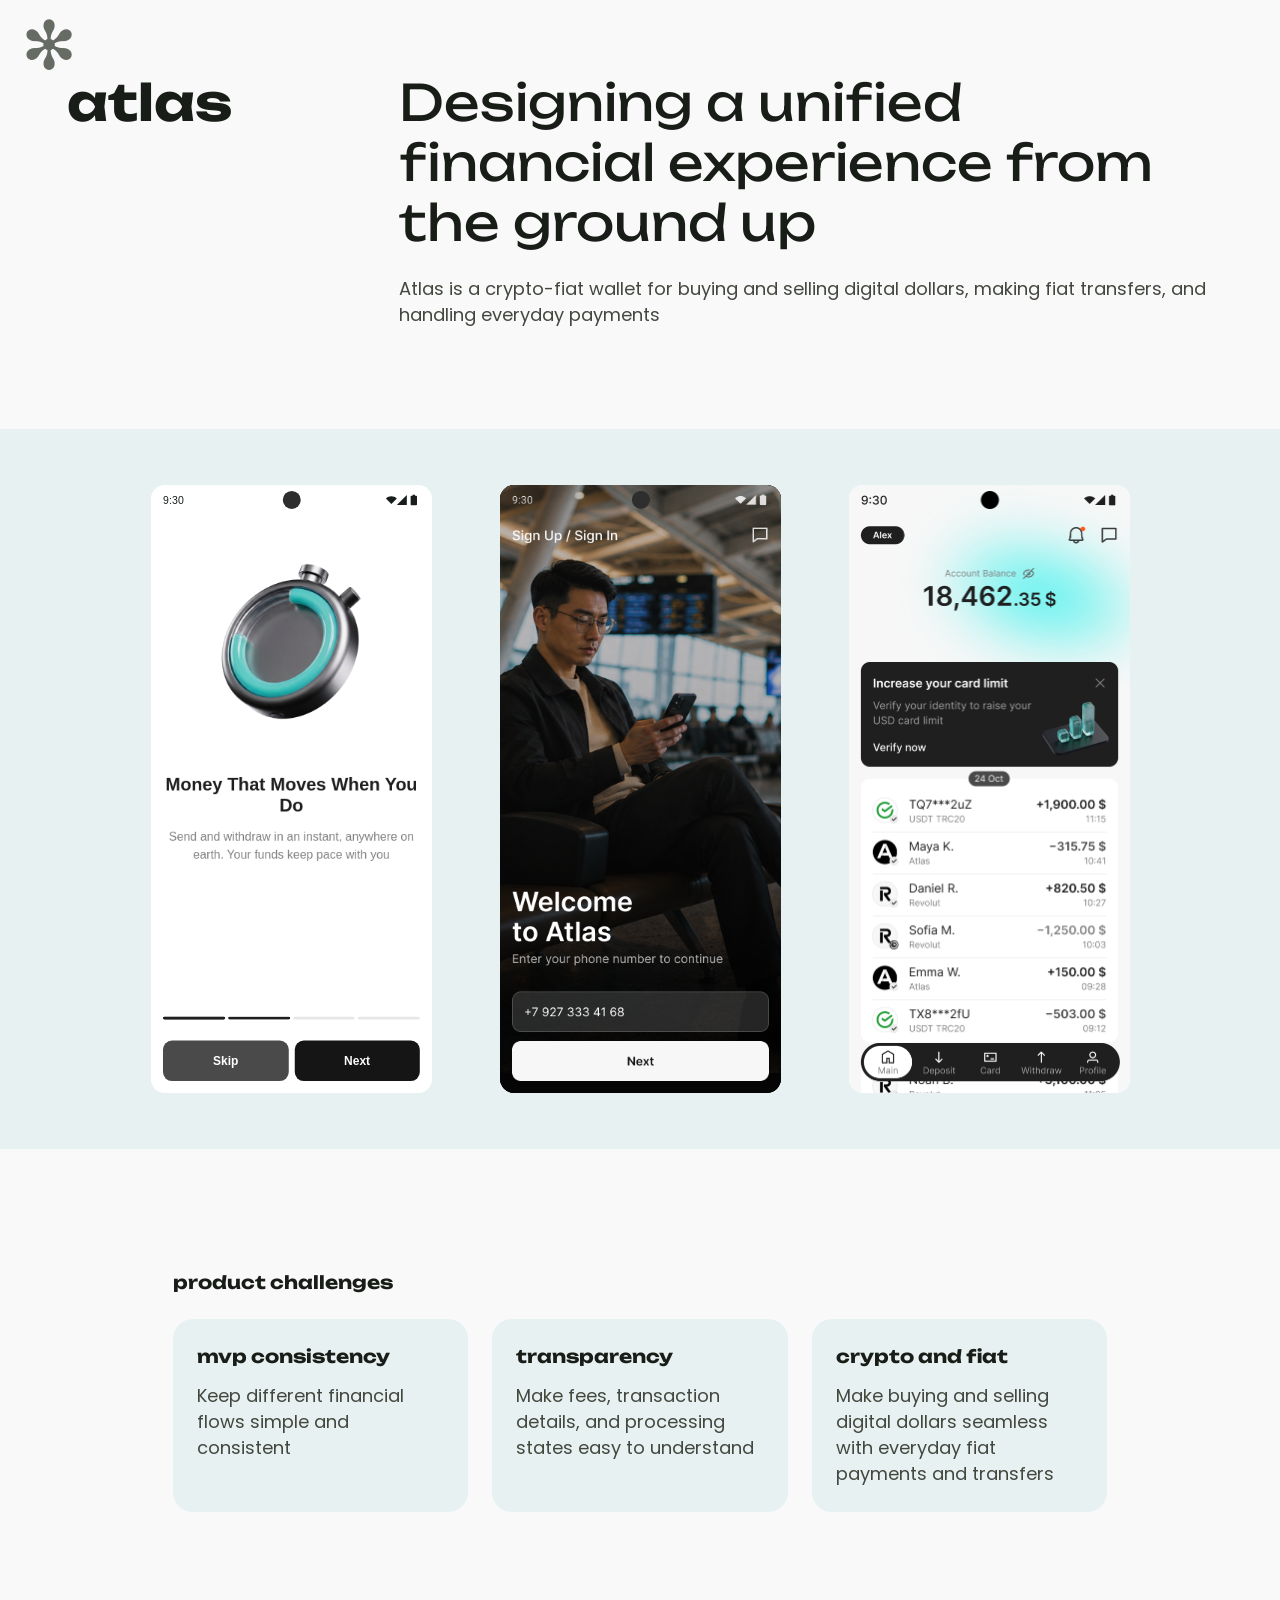
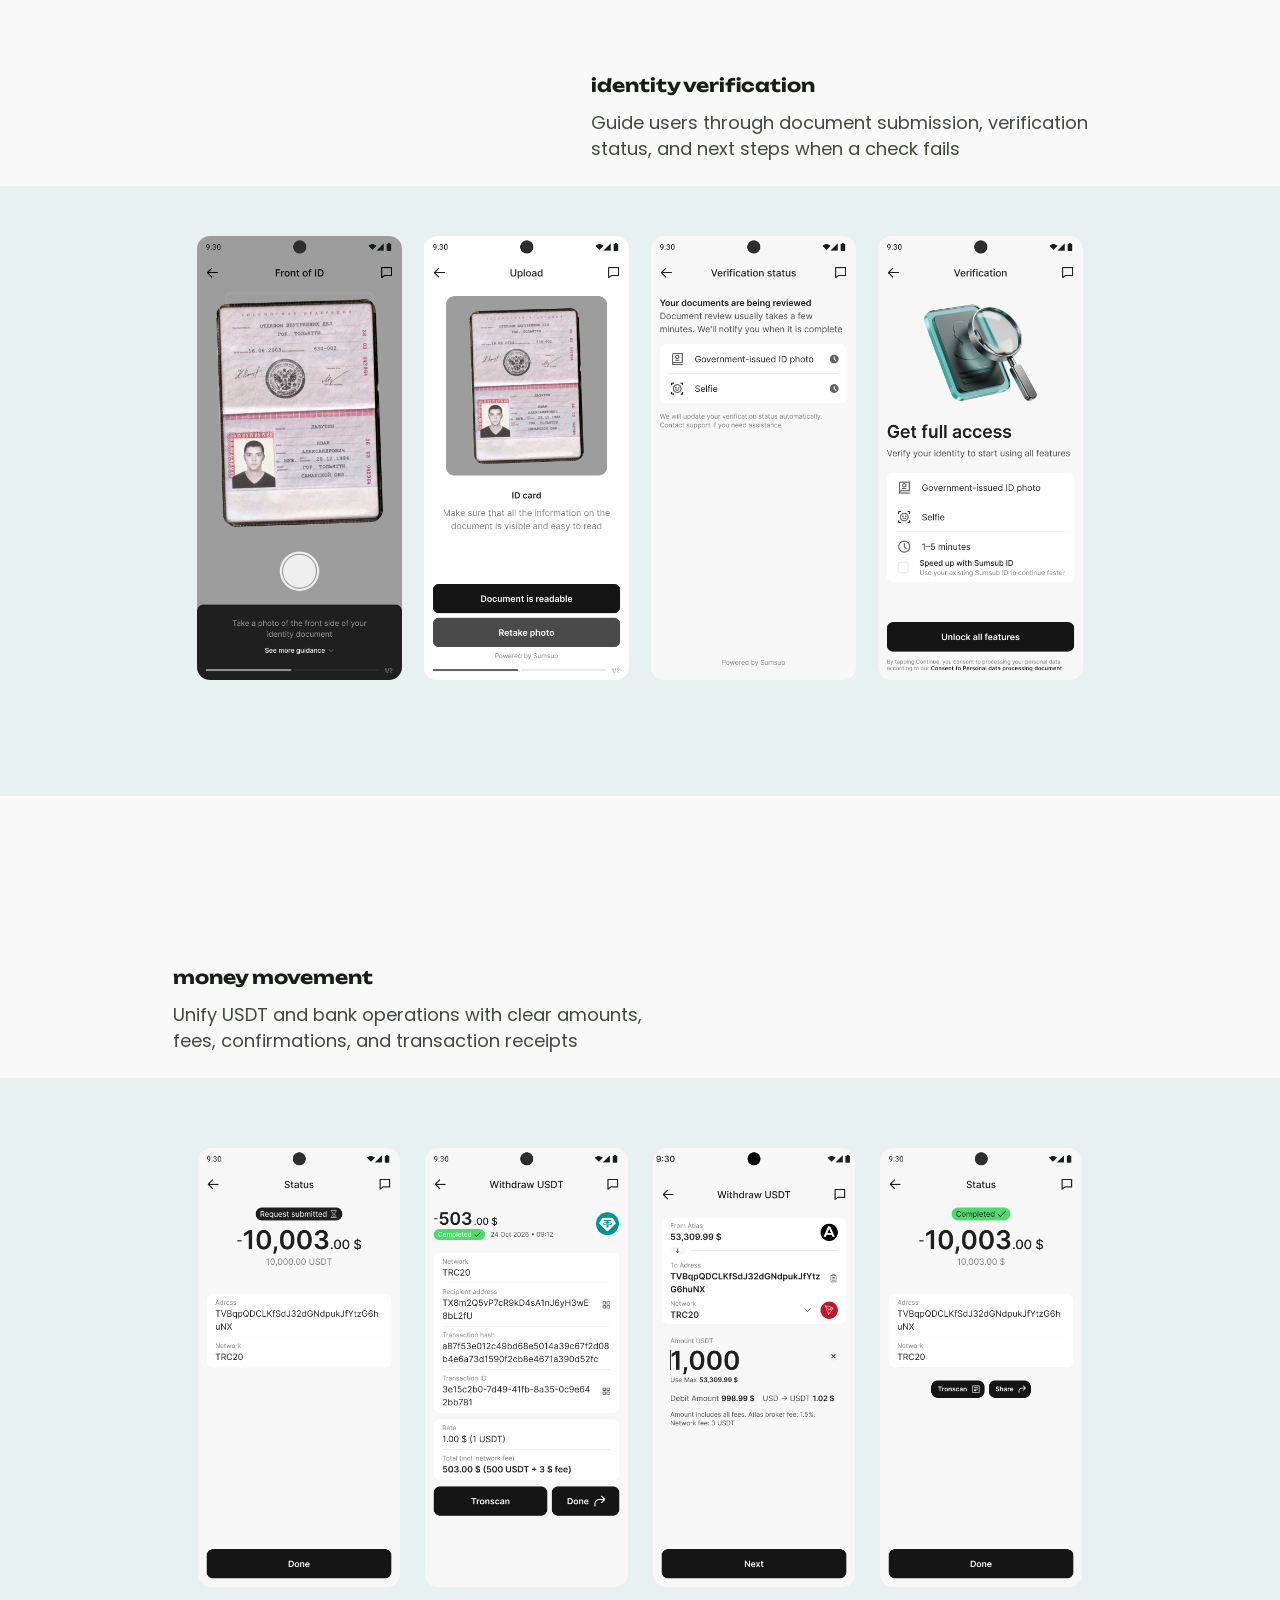
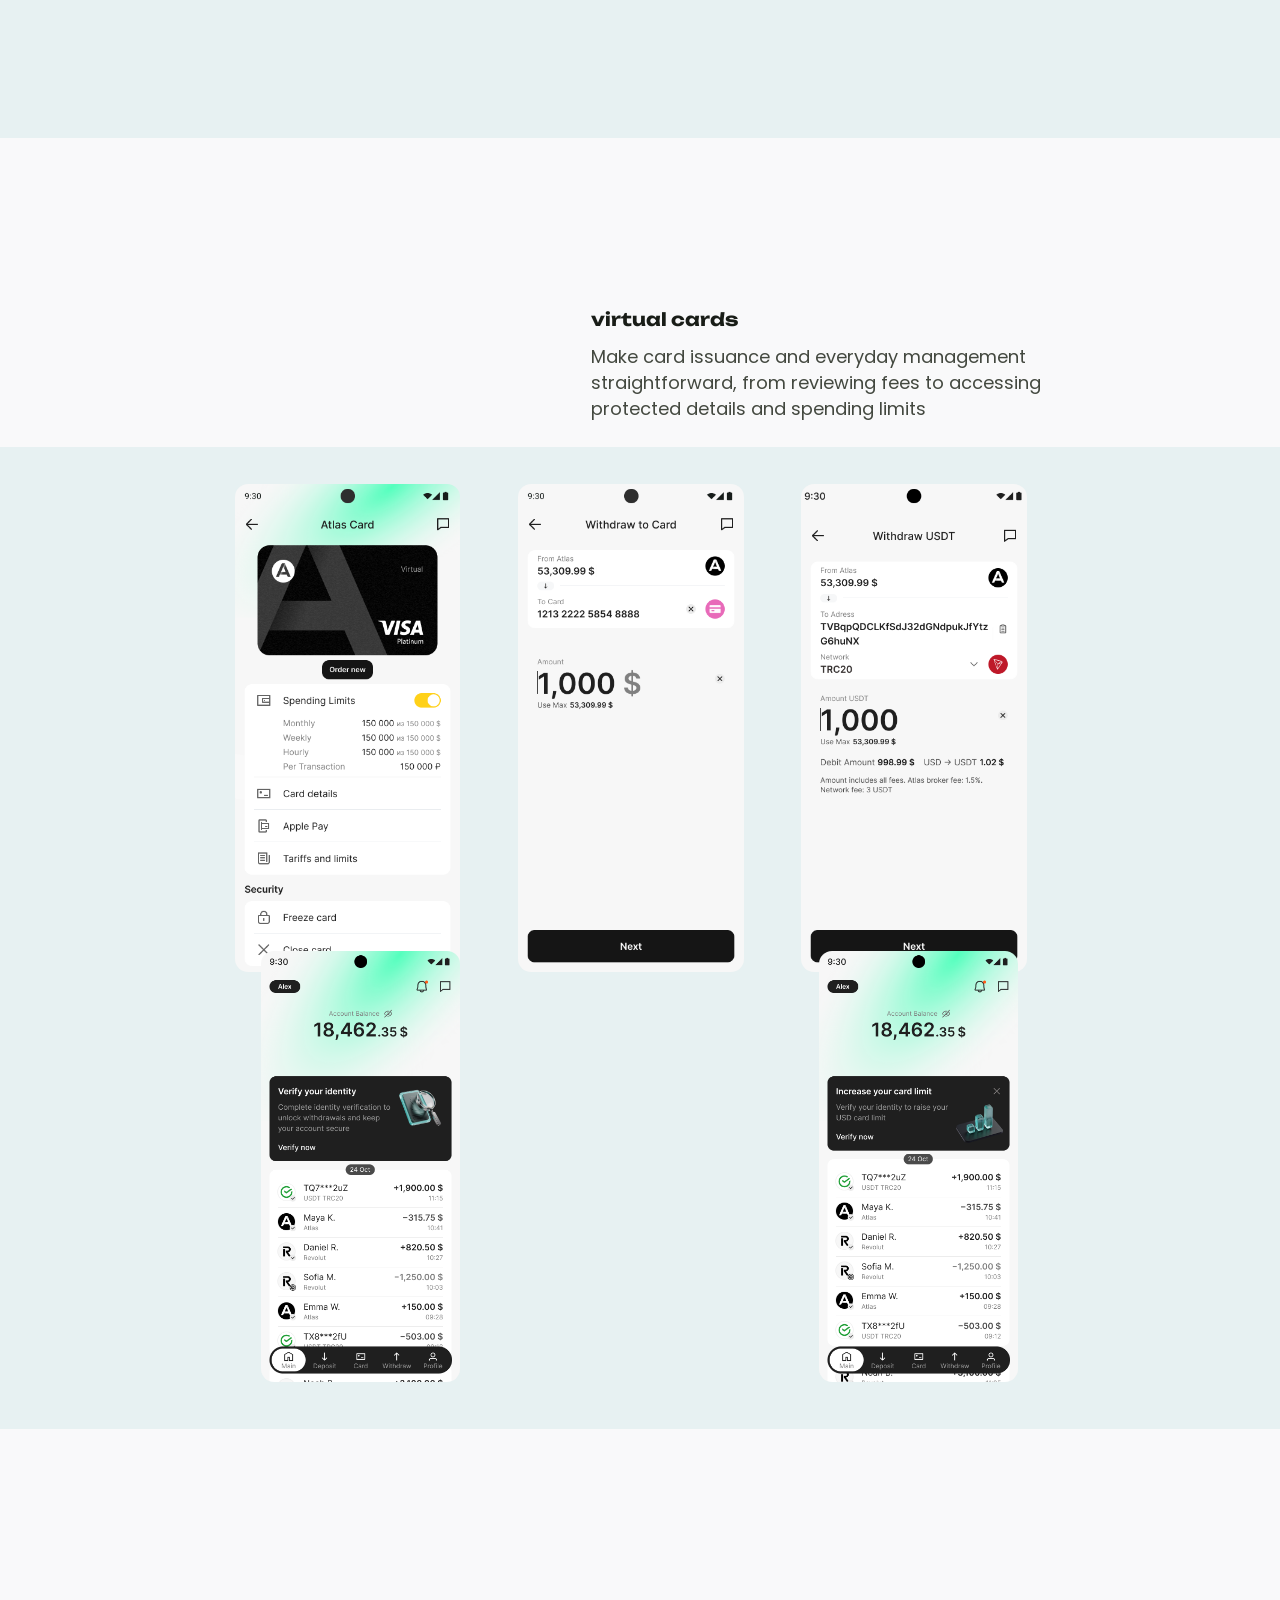
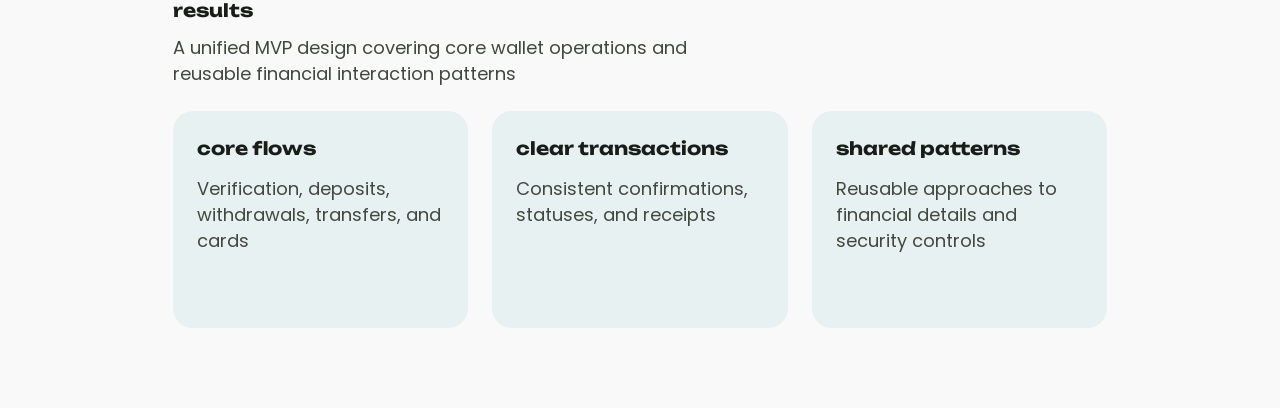
==== commit d1b95a92: "fix(atlas): match Finam hero spacing and swap second and third prototypes" ====
--- a/cases/atlas/index.html
+++ b/cases/atlas/index.html
@@ -33,11 +33,11 @@
         <div id="atlas-hero-onboarding" class="atlas-hero-tile">
           <iframe title="Atlas onboarding — live motion prototype" src="../../experiments/atlas-onboarding/?embed=1" loading="eager"></iframe>
         </div>
+        <div id="atlas-hero-photo" class="atlas-hero-tile">
+          <iframe title="Atlas animated photo background — live motion prototype" src="../../experiments/atlas-gradient/?embed=1" loading="eager"></iframe>
+        </div>
         <div id="atlas-hero-glow" class="atlas-hero-tile">
           <iframe title="Atlas animated gradient — live motion prototype" src="../../experiments/atlas-gradient/glow.html?embed=1" loading="eager"></iframe>
-        </div>
-        <div id="atlas-hero-photo" class="atlas-hero-tile">
-          <iframe title="Atlas animated photo background — live motion prototype" src="../../experiments/atlas-gradient/?embed=1" loading="eager"></iframe>
         </div>
       </div>
     </section>
--- a/cases/atlas/styles.css
+++ b/cases/atlas/styles.css
@@ -22,7 +22,7 @@
 .home-symbol:focus-visible {outline:2px solid var(--atlas-ink);outline-offset:5px;border-radius:6px}
 .atlas-intro {
   display:grid;grid-template-columns:minmax(0,307px) minmax(0,1fr);column-gap:25px;
-  padding-top:72px;min-height:333px;align-content:start;
+  padding-top:72px;min-height:333px;margin-bottom:96px;align-content:start;
 }
 .atlas-intro h1 {font:700 50px/60px var(--font-heading);letter-spacing:0;text-transform:lowercase}
 .atlas-intro-copy {min-width:0}
@@ -90,7 +90,7 @@
 @media(max-width:767px) {
   :root {--pad:6.25vw}
   .home-symbol {top:4.375vw;left:2.5vw;width:7.5vw;height:8.125vw;font-size:8.125vw}
-  .atlas-intro {display:flex;flex-direction:column;gap:19px;padding-top:15vw;padding-bottom:48px;min-height:0}
+  .atlas-intro {display:flex;flex-direction:column;gap:19px;padding-top:15vw;min-height:0;margin-bottom:48px}
   .atlas-intro h1 {font-size:7.8125vw;line-height:11.25vw}
   .atlas-intro .portfolio-lead {font-size:7.8125vw;line-height:11.25vw;margin-bottom:7.5vw}
   .atlas-intro .portfolio-body,.atlas-feature-copy .portfolio-body {font-size:5vw;line-height:7.5vw}
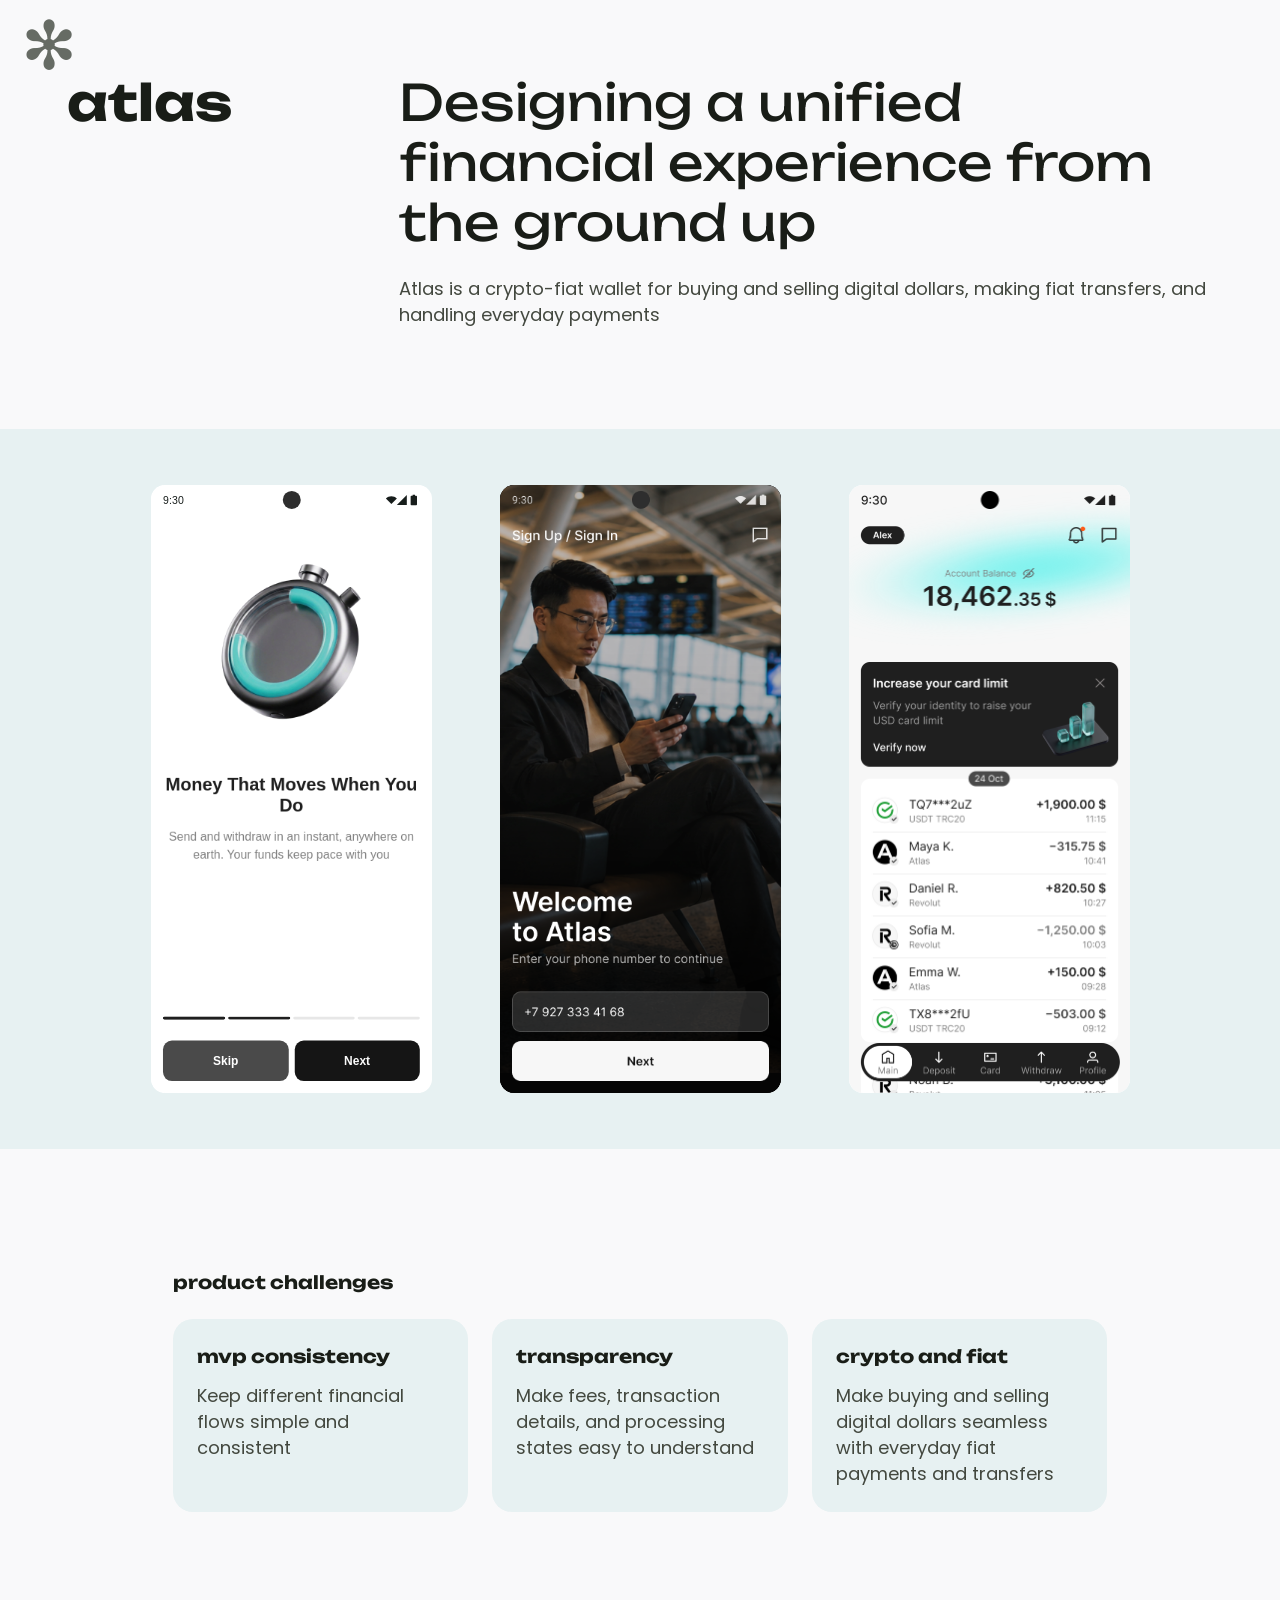
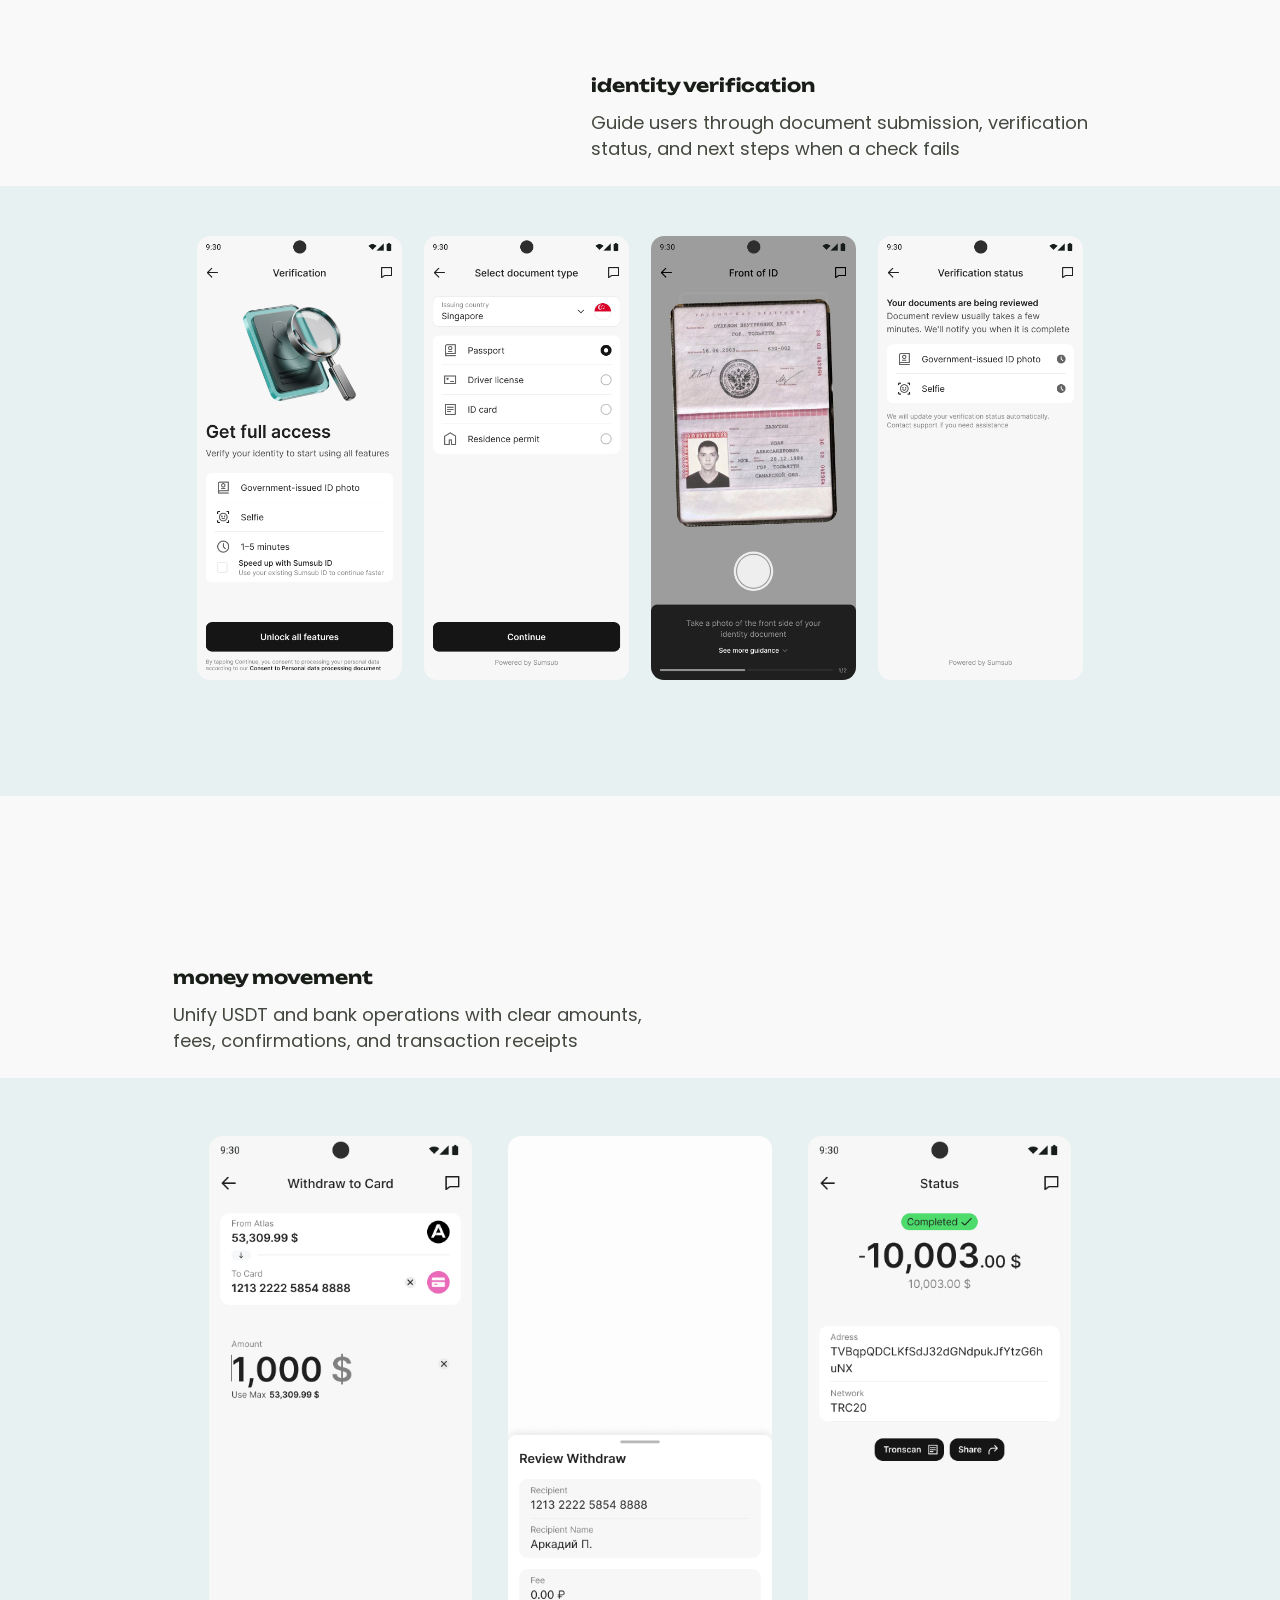
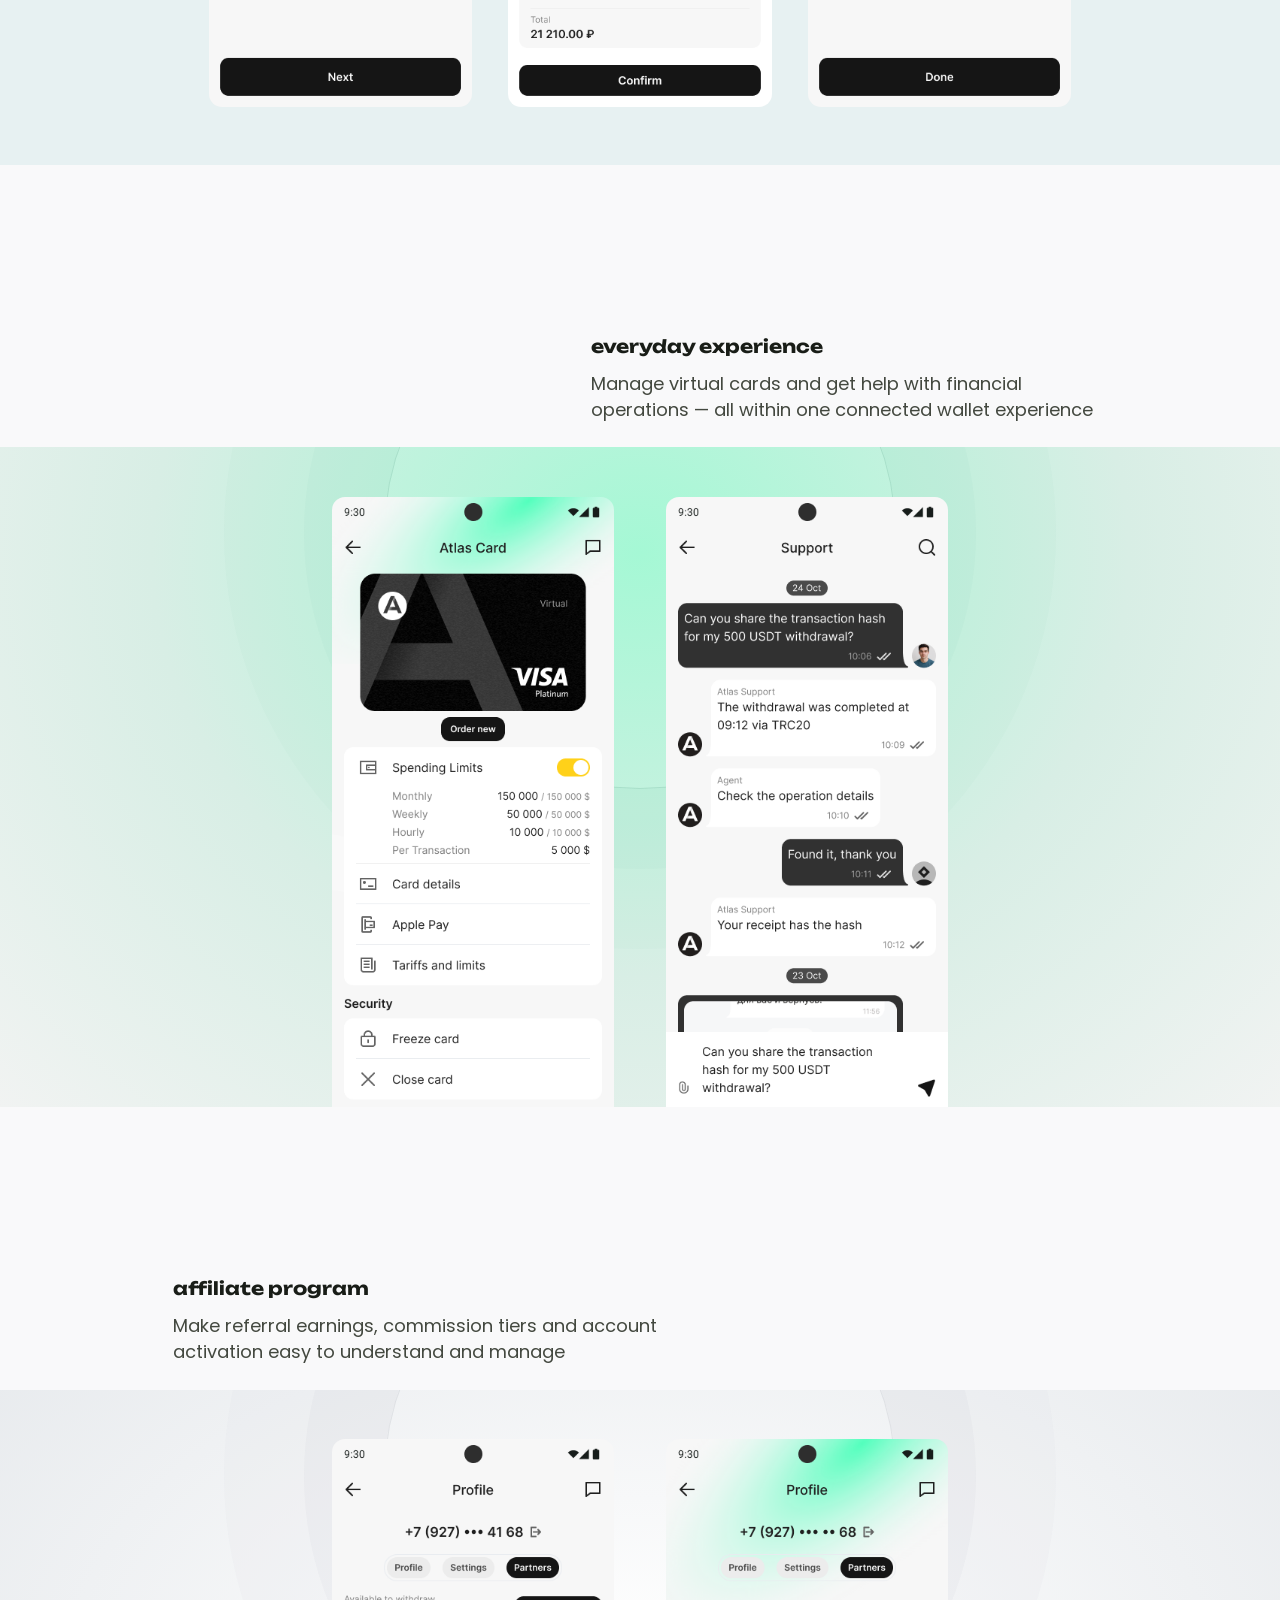
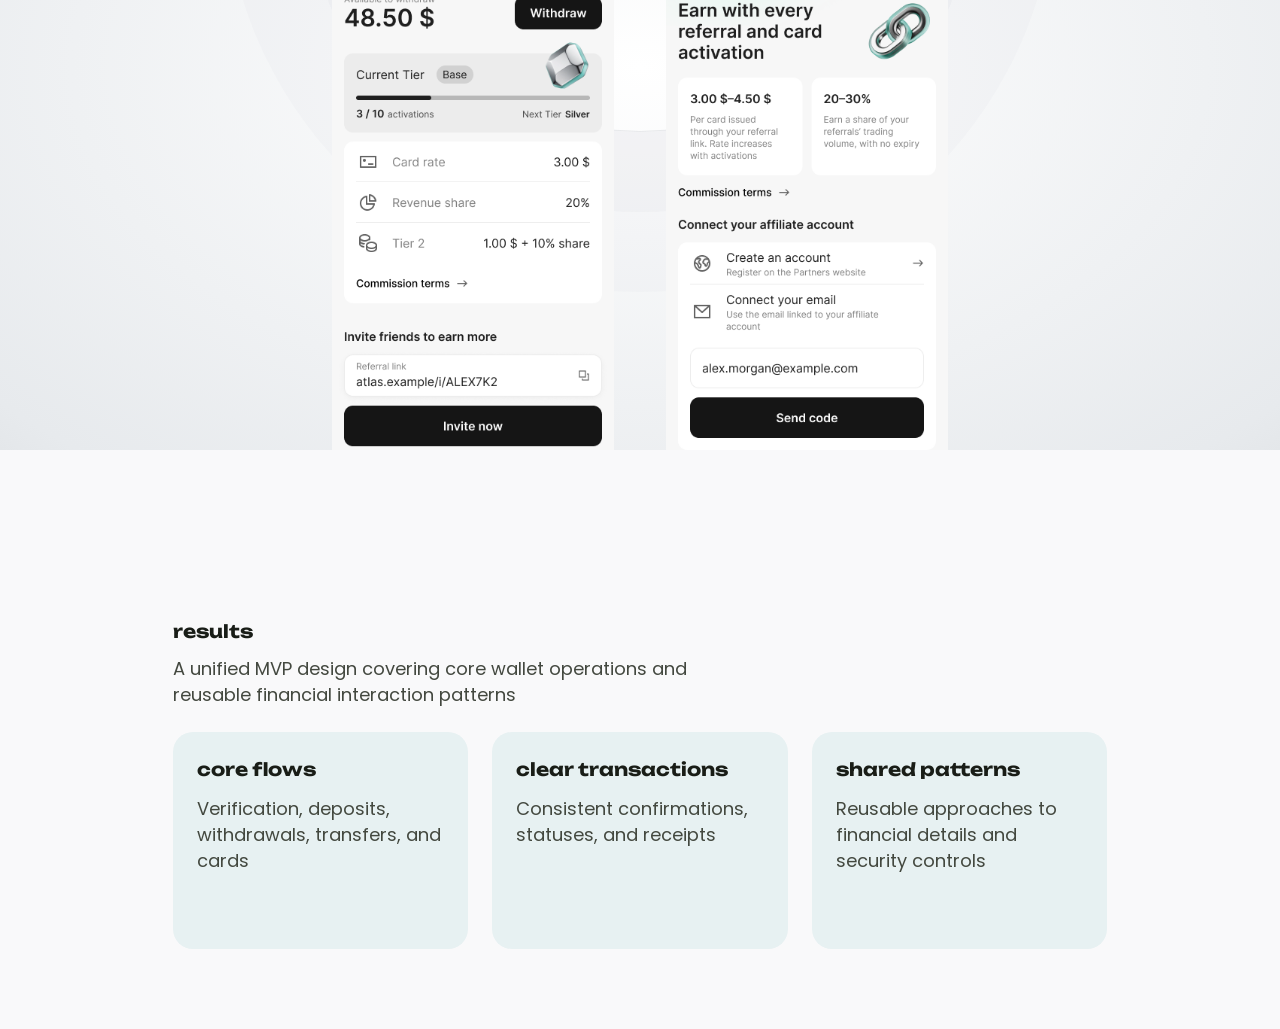
==== commit bc35d1b6: "feat(atlas): refresh Figma screens and add everyday and affiliate sections" ====
--- a/cases/atlas/index.html
+++ b/cases/atlas/index.html
@@ -59,10 +59,10 @@
         </div>
         <div id="identity-media" class="media-frame full-bleed atlas-panel atlas-panel--kyc">
           <div class="atlas-screen-row">
-            <img id="kyc-capture" src="./assets/kyc-capture.png" alt="Atlas identity document capture" width="375" height="812" loading="lazy" decoding="async">
-            <img id="kyc-review" src="./assets/kyc-review.png" alt="Review identity document photo" width="375" height="812" loading="lazy" decoding="async">
-            <img id="kyc-pending" src="./assets/kyc-pending.png" alt="Identity verification under review" width="375" height="812" loading="lazy" decoding="async">
-            <img id="kyc-start" src="./assets/kyc-start.png" alt="Identity verification entry screen" width="375" height="812" loading="lazy" decoding="async">
+            <img id="kyc-start" src="./assets/figma-kyc-start.png" data-figma-node="17948:11067" alt="Atlas identity verification entry screen" width="375" height="812" loading="lazy" decoding="async">
+            <img id="kyc-details" src="./assets/figma-kyc-details.png" data-figma-node="17948:11089" alt="Atlas identity verification information form" width="375" height="812" loading="lazy" decoding="async">
+            <img id="kyc-capture" src="./assets/figma-kyc-capture.png" data-figma-node="17948:10990" alt="Atlas identity document capture" width="375" height="812" loading="lazy" decoding="async">
+            <img id="kyc-pending" src="./assets/figma-kyc-pending.png" data-figma-node="17948:11050" alt="Atlas verification review status" width="375" height="812" loading="lazy" decoding="async">
           </div>
         </div>
       </div>
@@ -74,28 +74,38 @@
           <p class="portfolio-body">Unify USDT and bank operations with clear amounts, fees, confirmations, and transaction receipts</p>
         </div>
         <div id="money-media" class="media-frame full-bleed atlas-panel atlas-panel--money">
-          <div class="atlas-screen-row">
-            <img id="transfer-request" src="./assets/transfer-request.png" alt="Atlas USDT withdrawal request" width="375" height="812" loading="lazy" decoding="async">
-            <img id="transfer-complete" src="./assets/transfer-complete.png" alt="Completed withdrawal details" width="375" height="812" loading="lazy" decoding="async">
-            <img id="transfer-card" src="./assets/transfer-card.png" alt="Withdrawal method and card" width="375" height="812" loading="lazy" decoding="async">
-            <img id="transfer-usdt" src="./assets/transfer-usdt.png" alt="USDT transaction amount and details" width="375" height="812" loading="lazy" decoding="async">
+          <div class="atlas-screen-row atlas-screen-row--three">
+            <img id="withdraw-card" src="./assets/figma-withdraw-card.png" data-figma-node="17948:11386" alt="Atlas withdrawal to a bank card" width="375" height="812" loading="lazy" decoding="async">
+            <img id="withdraw-confirmation" src="./assets/figma-withdraw-confirmation.png" data-figma-node="17948:11289" alt="Atlas withdrawal confirmation modal" width="375" height="812" loading="lazy" decoding="async">
+            <img id="withdraw-usdt" src="./assets/figma-withdraw-usdt.png" data-figma-node="17948:11528" alt="Atlas USDT withdrawal amount" width="375" height="812" loading="lazy" decoding="async">
           </div>
         </div>
       </div>
     </section>
-    <section id="virtual-cards" class="atlas-feature atlas-cards" data-figma-node="4377:31177" aria-labelledby="cards-title">
+        <section id="virtual-cards" class="atlas-feature atlas-cards" data-figma-node="4377:31177" aria-labelledby="cards-title">
       <div class="atlas-narrow">
         <div class="atlas-feature-copy atlas-feature-copy--right" id="cards-copy">
-          <h2 id="cards-title" class="portfolio-section-title">virtual cards</h2>
-          <p class="portfolio-body">Make card issuance and everyday management straightforward, from reviewing fees to accessing protected details and spending limits</p>
+          <h2 id="cards-title" class="portfolio-section-title">everyday experience</h2>
+          <p class="portfolio-body">Manage virtual cards and get help with financial operations — all within one connected wallet experience</p>
         </div>
-        <div id="cards-media" class="media-frame full-bleed atlas-panel atlas-panel--cards">
-          <div class="atlas-card-showcase">
-            <img id="card-issue" src="./assets/card-issue.png" alt="Virtual card issuance and limits" width="375" height="812" loading="lazy" decoding="async">
-            <img id="card-view" src="./assets/card-view.png" alt="Card-related wallet flow" width="375" height="812" loading="lazy" decoding="async">
-            <img id="card-context" src="./assets/transfer-card.png" alt="Card selection within money movement" width="375" height="812" loading="lazy" decoding="async">
-            <img id="account-main" src="./assets/home-account.png" alt="Atlas main account and balance" width="375" height="812" loading="lazy" decoding="async">
-            <img id="account-alt" src="./assets/home-account-alt.png" alt="Atlas account overview and activity" width="375" height="812" loading="lazy" decoding="async">
+        <div id="cards-media" class="media-frame full-bleed atlas-panel atlas-panel--everyday">
+          <div class="atlas-pair-showcase">
+            <img id="virtual-card" src="./assets/figma-virtual-card.png" data-figma-node="17948:12060" alt="Atlas virtual card limits and security" width="375" height="812" loading="lazy" decoding="async">
+            <img id="support-chat" src="./assets/figma-support-chat.png" data-figma-node="17948:12336" alt="Atlas in-app customer support conversation" width="375" height="812" loading="lazy" decoding="async">
+          </div>
+        </div>
+      </div>
+    </section>
+    <section id="affiliate-program" class="atlas-feature atlas-affiliate" data-figma-node="17948:12352" aria-labelledby="affiliate-title">
+      <div class="atlas-narrow">
+        <div class="atlas-feature-copy atlas-feature-copy--left" id="affiliate-copy">
+          <h2 id="affiliate-title" class="portfolio-section-title">affiliate program</h2>
+          <p class="portfolio-body">Make referral earnings, commission tiers and account activation easy to understand and manage</p>
+        </div>
+        <div id="affiliate-media" class="media-frame full-bleed atlas-panel atlas-panel--affiliate">
+          <div class="atlas-pair-showcase">
+            <img id="affiliate-dashboard" src="./assets/figma-affiliate-dashboard.png" data-figma-node="17948:12353" alt="Atlas affiliate rewards and commission tiers" width="375" height="812" loading="lazy" decoding="async">
+            <img id="affiliate-onboarding" src="./assets/figma-affiliate-onboarding.png" data-figma-node="17948:12412" alt="Atlas affiliate account activation" width="375" height="812" loading="lazy" decoding="async">
           </div>
         </div>
       </div>
--- a/cases/atlas/styles.css
+++ b/cases/atlas/styles.css
@@ -51,26 +51,37 @@
 .atlas-feature {margin:0}
 .atlas-identity {padding:96px 0 48px}
 .atlas-money {padding:120px 0 48px}
-.atlas-cards {padding:120px 0 48px}
+.atlas-cards,.atlas-affiliate {padding:120px 0 48px}
 .atlas-panel {--atlas-stage-width:min(1056px,calc(100vw - 2 * var(--pad) - 212px));background:var(--atlas-surface);border-radius:0;isolation:isolate}
 .atlas-panel--kyc {min-height:610px}
 .atlas-panel--money {min-height:660px}
 .atlas-screen-row {width:var(--atlas-stage-width);margin-inline:auto;display:grid;grid-template-columns:repeat(4,minmax(0,1fr));gap:22px;align-items:start;padding:50px 24px}
 .atlas-panel--money .atlas-screen-row {padding:70px 25px;gap:25px}
-.atlas-screen-row img,.atlas-card-showcase img {
+.atlas-screen-row img,.atlas-pair-showcase img {
   display:block;width:100%;max-width:100%;height:auto;aspect-ratio:375/812;
   object-fit:contain;border-radius:13px;box-shadow:none;
 }
-/* Fixed design-space geometry from Figma 4377:31182 (1056 × 1110).
-   Absolute coordinates keep top/bottom overlap intact without clipping. */
-.atlas-panel--cards {min-height:0}
-.atlas-card-showcase {position:relative;width:var(--atlas-stage-width);aspect-ratio:1056 / 1110;margin-inline:auto}
-.atlas-card-showcase img {position:absolute;width:24.1477%;max-width:none;height:auto}
-.atlas-card-showcase img:nth-child(1) {left:6.6288%;top:3.7838%}
-.atlas-card-showcase img:nth-child(2) {left:36.9318%;top:3.7838%}
-.atlas-card-showcase img:nth-child(3) {left:67.2348%;top:3.7838%}
-.atlas-card-showcase img:nth-child(4) {left:9.4697%;top:51.3514%;width:21.3068%}
-.atlas-card-showcase img:nth-child(5) {left:69.1288%;top:51.3514%;width:21.3068%}
+/* Exported Figma screens. Both paired stages use the same artwork scale. */
+.atlas-panel--money .atlas-screen-row--three {
+  width:min(940px,var(--atlas-stage-width));grid-template-columns:repeat(3,minmax(0,1fr));
+  gap:36px;padding:58px 36px;
+}
+.atlas-panel--everyday,.atlas-panel--affiliate {position:relative;overflow:hidden;min-height:660px}
+.atlas-panel--everyday {background:radial-gradient(ellipse at 50% 16%,#a5f8d5 0%,#d8eee5 54%,#f1f3f2 100%)}
+.atlas-panel--affiliate {background:radial-gradient(ellipse at 50% 42%,#fff 0%,#e7eaed 94%,#e4e7ea 100%)}
+.atlas-panel--everyday::before,.atlas-panel--affiliate::before {
+  content:"";position:absolute;left:50%;top:-170px;transform:translateX(-50%);
+  width:510px;height:510px;border:1px solid rgba(79,155,129,.22);border-radius:50%;
+  box-shadow:0 0 0 80px rgba(107,179,154,.055),0 0 0 160px rgba(107,179,154,.04);pointer-events:none;
+}
+.atlas-panel--affiliate::before {border-color:rgba(150,155,165,.2);box-shadow:0 0 0 80px rgba(150,155,165,.06),0 0 0 160px rgba(150,155,165,.04)}
+.atlas-pair-showcase {
+  position:relative;z-index:1;width:min(680px,var(--atlas-stage-width));min-height:660px;
+  margin-inline:auto;padding:40px 32px 0;display:grid;
+  grid-template-columns:repeat(2,minmax(0,1fr));gap:52px;align-items:end;
+}
+.atlas-pair-showcase img {max-width:100%;width:100%;height:auto;border-radius:13px 13px 0 0}
+
 .atlas-results {padding:120px 0 80px}
 .atlas-results .atlas-feature-copy {margin-bottom:24px}
 .atlas-results .portfolio-info-card {min-height:217px}
@@ -83,7 +94,7 @@
   .atlas-hero {height:min(75vw,720px)}
   .atlas-hero-stage {gap:clamp(16px,4.7vw,68px)}
   .atlas-screen-row {gap:2.1%;padding:5% 2.3%}
-  .atlas-panel--money .atlas-screen-row {gap:2.4%;padding:6.6% 2.4%}
+  .atlas-panel--money .atlas-screen-row--three {gap:3%;padding:5% 3%}
   .atlas-panel--kyc,.atlas-panel--money {min-height:0}
   .portfolio-info-card h3,.portfolio-info-card p {font-size:16px}
 }
@@ -109,18 +120,16 @@
   .portfolio-info-card {padding:var(--pad);border-radius:16px}
   .portfolio-info-card h3 {font-size:5vw;line-height:7.5vw;margin-bottom:4.0625vw}
   .portfolio-info-card p {font-size:5vw;line-height:7.5vw}
-  .atlas-identity,.atlas-money,.atlas-cards {padding:96px 0 0}
+  .atlas-identity,.atlas-money,.atlas-cards,.atlas-affiliate {padding:96px 0 0}
   .atlas-feature-copy {width:100%;margin-bottom:28px}
   .atlas-screen-row {grid-template-columns:repeat(2,minmax(0,1fr));gap:4vw;padding:6vw}
-  .atlas-panel--money .atlas-screen-row {gap:4vw;padding:6vw}
-  .atlas-screen-row img,.atlas-card-showcase img {border-radius:8px;box-shadow:none}
-  .atlas-panel--cards {aspect-ratio:auto}
-  .atlas-card-showcase {position:relative;display:grid;grid-template-columns:repeat(2,minmax(0,1fr));gap:4vw;padding:6vw;aspect-ratio:auto}
-  .atlas-card-showcase img,.atlas-card-showcase img:nth-child(1),.atlas-card-showcase img:nth-child(2),
-  .atlas-card-showcase img:nth-child(3),.atlas-card-showcase img:nth-child(4),.atlas-card-showcase img:nth-child(5) {
-    position:static;grid-column:auto;left:auto;top:auto;width:100%;max-width:none;justify-self:stretch
-  }
-  .atlas-card-showcase img:last-child {grid-column:1 / -1;width:calc(50% - 2vw);justify-self:center}
+  .atlas-panel--money .atlas-screen-row--three {grid-template-columns:repeat(2,minmax(0,1fr));gap:4vw;padding:6vw}
+  .atlas-panel--money .atlas-screen-row--three img:last-child {grid-column:1 / -1;width:calc(50% - 2vw);justify-self:center}
+  .atlas-screen-row img,.atlas-pair-showcase img {border-radius:8px;box-shadow:none}
+  .atlas-panel--everyday,.atlas-panel--affiliate {min-height:0}
+  .atlas-pair-showcase {width:100%;min-height:0;gap:4vw;padding:6vw 6vw 0;align-items:end}
+  .atlas-pair-showcase img {border-radius:8px 8px 0 0}
+
   .atlas-results {padding:96px 0 94px}
 }
 @media(prefers-reduced-motion:reduce) {
